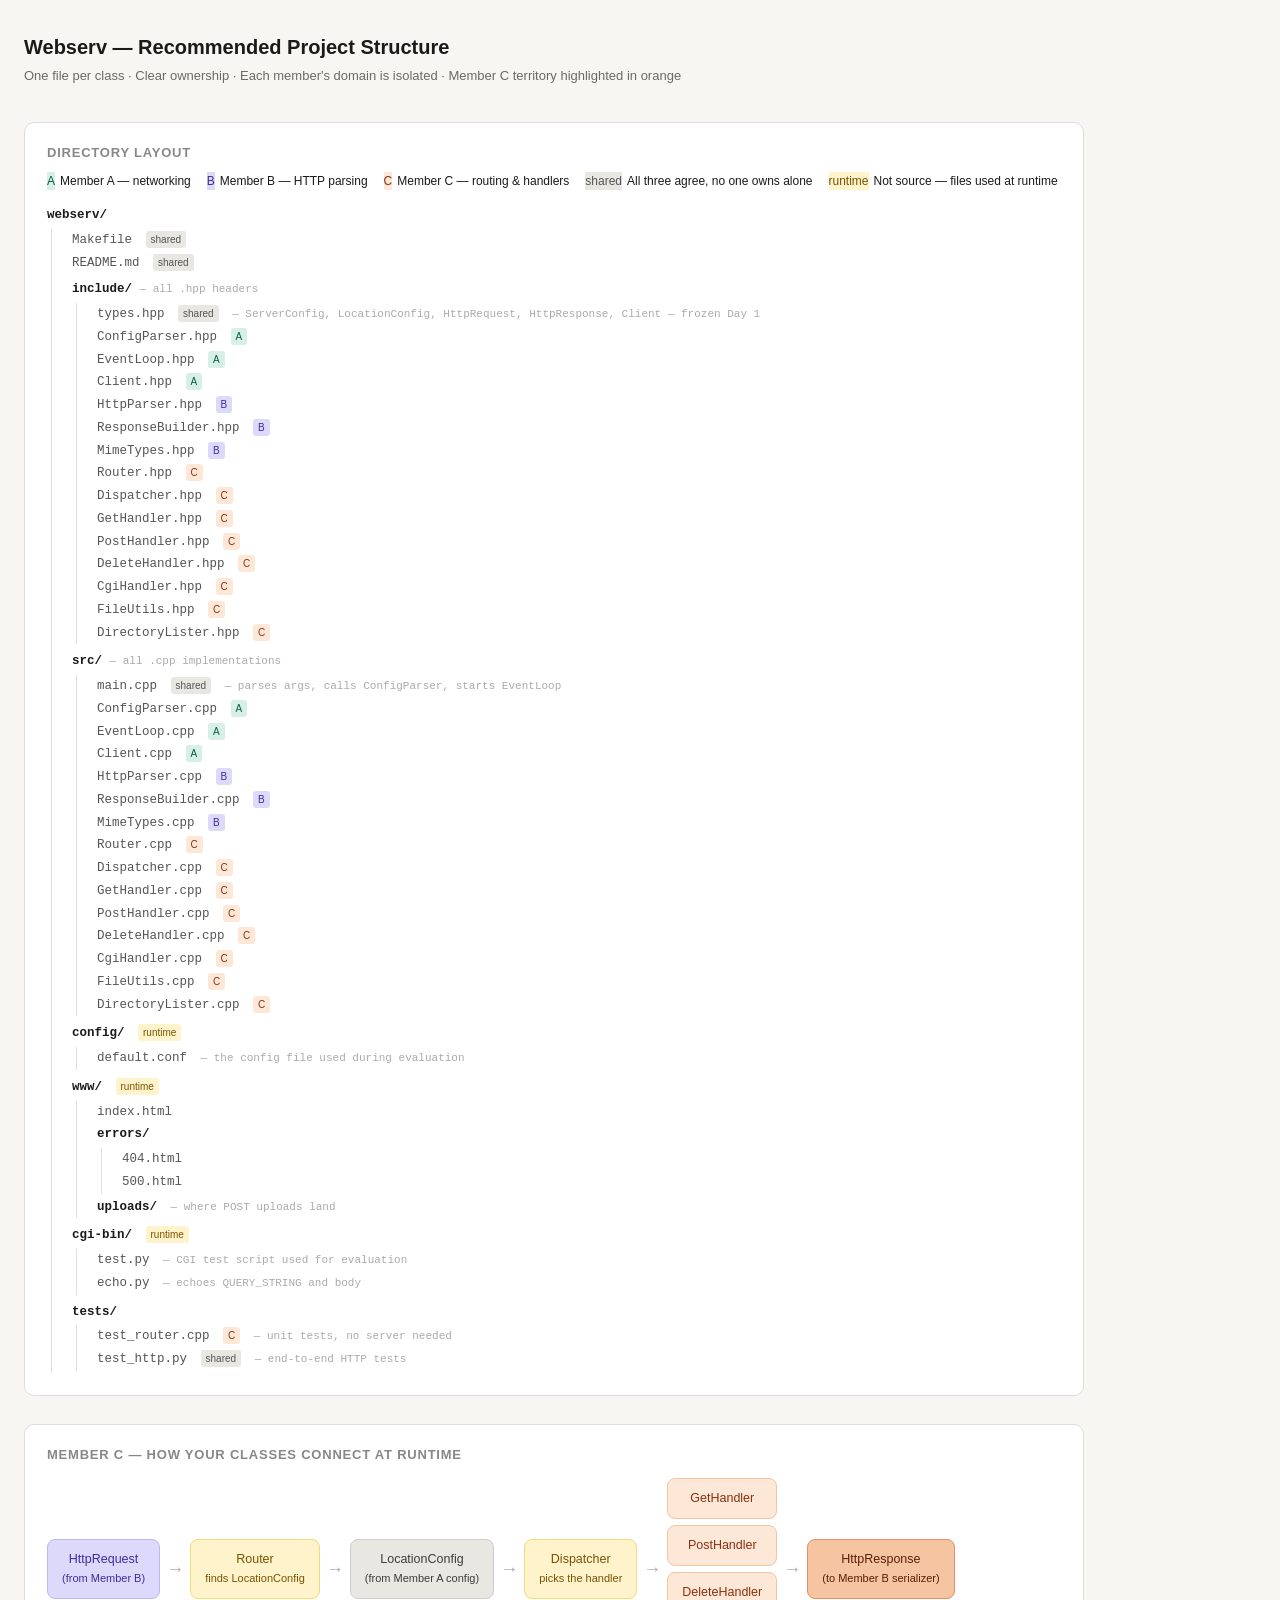
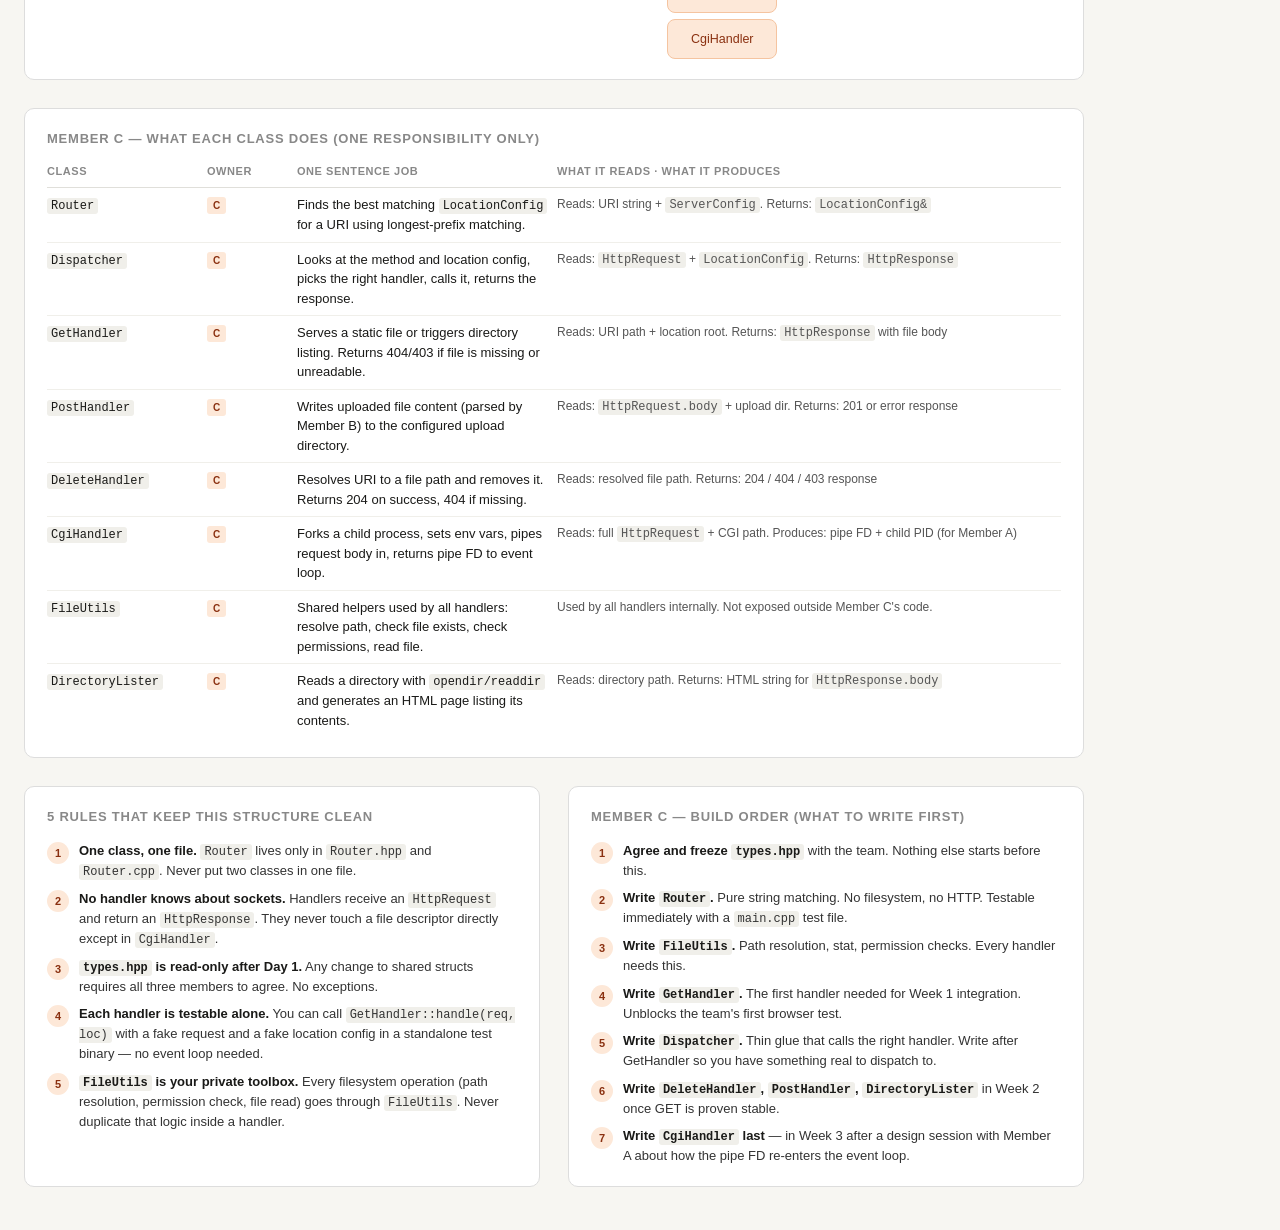
==== Project structure.html @ 27f49fc3 "Add "Project Structure" document for Webserv, defining directory layout, team responsibilities, work" ====
<!DOCTYPE html>
<html lang="en">
<head>
  <meta charset="UTF-8">
  <meta name="viewport" content="width=device-width, initial-scale=1.0">
  <title>Webserv — Project Structure</title>
  <style>
    *, *::before, *::after { box-sizing: border-box; margin: 0; padding: 0; }

    body {
      font-family: -apple-system, BlinkMacSystemFont, "Segoe UI", sans-serif;
      background: #f7f6f2;
      color: #1a1a18;
      padding: 32px 24px 48px;
      font-size: 14px;
      line-height: 1.5;
    }

    h1 { font-size: 20px; font-weight: 600; margin-bottom: 4px; }
    .subtitle { color: #6b6a64; font-size: 13px; margin-bottom: 36px; }

    /* ── GRID LAYOUT ── */
    .grid {
      display: grid;
      grid-template-columns: 1fr 1fr;
      gap: 28px;
      max-width: 1060px;
    }
    .full { grid-column: 1 / -1; }

    /* ── CARD ── */
    .card {
      background: #fff;
      border: 1px solid #ddd;
      border-radius: 10px;
      padding: 20px 22px;
    }
    .card h2 {
      font-size: 13px;
      font-weight: 600;
      text-transform: uppercase;
      letter-spacing: .06em;
      margin-bottom: 14px;
      color: #888;
    }

    /* ── DIRECTORY TREE ── */
    .tree { font-family: "SF Mono", "Fira Mono", monospace; font-size: 12.5px; }
    .tree ul { list-style: none; padding-left: 20px; border-left: 1px solid #e0dfda; margin-left: 4px; }
    .tree > ul { padding-left: 0; border-left: none; margin-left: 0; }
    .tree li { padding: 2px 0; }
    .tree .dir  { color: #1a1a18; font-weight: 600; }
    .tree .file { color: #555; }
    .tree .tag  {
      display: inline-block;
      font-size: 10px;
      font-family: -apple-system, sans-serif;
      font-weight: 500;
      border-radius: 3px;
      padding: 1px 5px;
      margin-left: 6px;
      vertical-align: middle;
    }
    .tag-a  { background: #D6F0E8; color: #0A5C42; }
    .tag-b  { background: #DDD9FA; color: #3A2FA0; }
    .tag-c  { background: #FDE8D8; color: #8A3010; }
    .tag-s  { background: #E8E7E2; color: #555; }
    .tag-r  { background: #FFF3CC; color: #7A5200; }

    /* ── CLASSES TABLE ── */
    table { width: 100%; border-collapse: collapse; font-size: 13px; }
    th {
      text-align: left;
      font-size: 11px;
      font-weight: 600;
      text-transform: uppercase;
      letter-spacing: .05em;
      color: #888;
      padding: 0 8px 8px 0;
      border-bottom: 1px solid #e0dfda;
    }
    td {
      padding: 7px 8px 7px 0;
      border-bottom: 1px solid #f0efea;
      vertical-align: top;
    }
    td:last-child { color: #555; font-size: 12px; }
    tr:last-child td { border-bottom: none; }
    .owner {
      display: inline-block;
      font-size: 10px;
      font-weight: 600;
      border-radius: 3px;
      padding: 1px 6px;
      white-space: nowrap;
    }
    code {
      font-family: "SF Mono", "Fira Mono", monospace;
      font-size: 12px;
      background: #f0efea;
      border-radius: 3px;
      padding: 1px 4px;
    }

    /* ── FLOW DIAGRAM (Member C) ── */
    .flow {
      display: flex;
      align-items: center;
      gap: 0;
      flex-wrap: wrap;
      row-gap: 12px;
    }
    .flow-box {
      border-radius: 8px;
      padding: 10px 14px;
      font-size: 12.5px;
      font-weight: 500;
      text-align: center;
      min-width: 110px;
    }
    .flow-arrow {
      padding: 0 6px;
      color: #aaa;
      font-size: 18px;
      line-height: 1;
    }
    .fb-req    { background: #DDD9FA; color: #3A2FA0; border: 1px solid #BCB7F5; }
    .fb-loc    { background: #E8E7E2; color: #3d3d3a; border: 1px solid #ccc; }
    .fb-router { background: #FFF3CC; color: #7A5200; border: 1px solid #F5D97A; }
    .fb-disp   { background: #FFF3CC; color: #7A5200; border: 1px solid #F5D97A; }
    .fb-get    { background: #FDE8D8; color: #8A3010; border: 1px solid #F5C4A0; }
    .fb-post   { background: #FDE8D8; color: #8A3010; border: 1px solid #F5C4A0; }
    .fb-del    { background: #FDE8D8; color: #8A3010; border: 1px solid #F5C4A0; }
    .fb-cgi    { background: #FDE8D8; color: #8A3010; border: 1px solid #F5C4A0; }
    .fb-res    { background: #F5C4A0; color: #5A1E06; border: 1px solid #E0906A; }

    .handler-group {
      display: flex;
      flex-direction: column;
      gap: 6px;
    }

    /* ── RULES ── */
    .rules { display: flex; flex-direction: column; gap: 8px; }
    .rule {
      display: flex;
      gap: 10px;
      align-items: flex-start;
      font-size: 13px;
    }
    .rule-num {
      min-width: 22px;
      height: 22px;
      border-radius: 50%;
      background: #FDE8D8;
      color: #8A3010;
      font-size: 11px;
      font-weight: 700;
      display: flex;
      align-items: center;
      justify-content: center;
      flex-shrink: 0;
      margin-top: 1px;
    }
    .rule-text { color: #333; }
    .rule-text strong { color: #1a1a18; }

    /* ── LEGEND ── */
    .legend {
      display: flex;
      gap: 16px;
      flex-wrap: wrap;
      margin-top: 8px;
      font-size: 12px;
    }
    .legend-item { display: flex; align-items: center; gap: 5px; }

    @media (prefers-color-scheme: dark) {
      body        { background: #1a1a18; color: #e0ddd5; }
      .card       { background: #242422; border-color: #3a3a38; }
      .card h2    { color: #666; }
      .tree .dir  { color: #e0ddd5; }
      .tree .file { color: #a0a09a; }
      .tree ul    { border-color: #3a3a38; }
      th          { color: #666; border-color: #3a3a38; }
      td          { border-color: #2e2e2c; }
      td:last-child { color: #a0a09a; }
      code        { background: #2e2e2c; color: #c0bfb9; }
      .fb-loc     { background: #2e2e2c; color: #c0bfb9; border-color: #444; }
    }
  </style>
</head>
<body>

<h1>Webserv — Recommended Project Structure</h1>
<p class="subtitle">One file per class · Clear ownership · Each member's domain is isolated · Member C territory highlighted in orange</p>

<div class="grid">

  <!-- ── DIRECTORY TREE ── -->
  <div class="card full">
    <h2>Directory Layout</h2>
    <div class="legend" style="margin-bottom:14px; margin-top:-4px;">
      <div class="legend-item"><span class="tag tag-a">A</span> Member A — networking</div>
      <div class="legend-item"><span class="tag tag-b">B</span> Member B — HTTP parsing</div>
      <div class="legend-item"><span class="tag tag-c">C</span> Member C — routing &amp; handlers</div>
      <div class="legend-item"><span class="tag tag-s">shared</span> All three agree, no one owns alone</div>
      <div class="legend-item"><span class="tag tag-r">runtime</span> Not source — files used at runtime</div>
    </div>
    <div class="tree">
      <ul>
        <li><span class="dir">webserv/</span></li>
        <li><ul>
          <li><span class="file">Makefile</span> <span class="tag tag-s">shared</span></li>
          <li><span class="file">README.md</span> <span class="tag tag-s">shared</span></li>
          <li></li>

          <li><span class="dir">include/</span> <span style="color:#aaa;font-size:11px;">— all .hpp headers</span></li>
          <li><ul>
            <li><span class="file">types.hpp</span> <span class="tag tag-s">shared</span>
              <span style="color:#aaa;font-size:11px;margin-left:6px;">— ServerConfig, LocationConfig, HttpRequest, HttpResponse, Client — frozen Day 1</span></li>
            <li><span class="file">ConfigParser.hpp</span> <span class="tag tag-a">A</span></li>
            <li><span class="file">EventLoop.hpp</span> <span class="tag tag-a">A</span></li>
            <li><span class="file">Client.hpp</span> <span class="tag tag-a">A</span></li>
            <li><span class="file">HttpParser.hpp</span> <span class="tag tag-b">B</span></li>
            <li><span class="file">ResponseBuilder.hpp</span> <span class="tag tag-b">B</span></li>
            <li><span class="file">MimeTypes.hpp</span> <span class="tag tag-b">B</span></li>
            <li><span class="file">Router.hpp</span> <span class="tag tag-c">C</span></li>
            <li><span class="file">Dispatcher.hpp</span> <span class="tag tag-c">C</span></li>
            <li><span class="file">GetHandler.hpp</span> <span class="tag tag-c">C</span></li>
            <li><span class="file">PostHandler.hpp</span> <span class="tag tag-c">C</span></li>
            <li><span class="file">DeleteHandler.hpp</span> <span class="tag tag-c">C</span></li>
            <li><span class="file">CgiHandler.hpp</span> <span class="tag tag-c">C</span></li>
            <li><span class="file">FileUtils.hpp</span> <span class="tag tag-c">C</span></li>
            <li><span class="file">DirectoryLister.hpp</span> <span class="tag tag-c">C</span></li>
          </ul></li>
          <li></li>

          <li><span class="dir">src/</span> <span style="color:#aaa;font-size:11px;">— all .cpp implementations</span></li>
          <li><ul>
            <li><span class="file">main.cpp</span> <span class="tag tag-s">shared</span>
              <span style="color:#aaa;font-size:11px;margin-left:6px;">— parses args, calls ConfigParser, starts EventLoop</span></li>
            <li><span class="file">ConfigParser.cpp</span> <span class="tag tag-a">A</span></li>
            <li><span class="file">EventLoop.cpp</span> <span class="tag tag-a">A</span></li>
            <li><span class="file">Client.cpp</span> <span class="tag tag-a">A</span></li>
            <li><span class="file">HttpParser.cpp</span> <span class="tag tag-b">B</span></li>
            <li><span class="file">ResponseBuilder.cpp</span> <span class="tag tag-b">B</span></li>
            <li><span class="file">MimeTypes.cpp</span> <span class="tag tag-b">B</span></li>
            <li><span class="file">Router.cpp</span> <span class="tag tag-c">C</span></li>
            <li><span class="file">Dispatcher.cpp</span> <span class="tag tag-c">C</span></li>
            <li><span class="file">GetHandler.cpp</span> <span class="tag tag-c">C</span></li>
            <li><span class="file">PostHandler.cpp</span> <span class="tag tag-c">C</span></li>
            <li><span class="file">DeleteHandler.cpp</span> <span class="tag tag-c">C</span></li>
            <li><span class="file">CgiHandler.cpp</span> <span class="tag tag-c">C</span></li>
            <li><span class="file">FileUtils.cpp</span> <span class="tag tag-c">C</span></li>
            <li><span class="file">DirectoryLister.cpp</span> <span class="tag tag-c">C</span></li>
          </ul></li>
          <li></li>

          <li><span class="dir">config/</span> <span class="tag tag-r">runtime</span></li>
          <li><ul>
            <li><span class="file">default.conf</span>
              <span style="color:#aaa;font-size:11px;margin-left:6px;">— the config file used during evaluation</span></li>
          </ul></li>
          <li></li>

          <li><span class="dir">www/</span> <span class="tag tag-r">runtime</span></li>
          <li><ul>
            <li><span class="file">index.html</span></li>
            <li><span class="dir">errors/</span></li>
            <li><ul>
              <li><span class="file">404.html</span></li>
              <li><span class="file">500.html</span></li>
            </ul></li>
            <li><span class="dir">uploads/</span>
              <span style="color:#aaa;font-size:11px;margin-left:6px;">— where POST uploads land</span></li>
          </ul></li>
          <li></li>

          <li><span class="dir">cgi-bin/</span> <span class="tag tag-r">runtime</span></li>
          <li><ul>
            <li><span class="file">test.py</span>
              <span style="color:#aaa;font-size:11px;margin-left:6px;">— CGI test script used for evaluation</span></li>
            <li><span class="file">echo.py</span>
              <span style="color:#aaa;font-size:11px;margin-left:6px;">— echoes QUERY_STRING and body</span></li>
          </ul></li>
          <li></li>

          <li><span class="dir">tests/</span></li>
          <li><ul>
            <li><span class="file">test_router.cpp</span> <span class="tag tag-c">C</span>
              <span style="color:#aaa;font-size:11px;margin-left:6px;">— unit tests, no server needed</span></li>
            <li><span class="file">test_http.py</span> <span class="tag tag-s">shared</span>
              <span style="color:#aaa;font-size:11px;margin-left:6px;">— end-to-end HTTP tests</span></li>
          </ul></li>

        </ul></li>
      </ul>
    </div>
  </div>

  <!-- ── MEMBER C FLOW ── -->
  <div class="card full">
    <h2>Member C — How your classes connect at runtime</h2>
    <div style="display:flex; align-items:center; gap:0; flex-wrap:wrap; row-gap:14px;">

      <div class="flow-box fb-req">HttpRequest<br><span style="font-size:11px;font-weight:400;">(from Member B)</span></div>
      <div class="flow-arrow">→</div>

      <div class="flow-box fb-router">Router<br><span style="font-size:11px;font-weight:400;">finds LocationConfig</span></div>
      <div class="flow-arrow">→</div>

      <div class="flow-box fb-loc">LocationConfig<br><span style="font-size:11px;font-weight:400;">(from Member A config)</span></div>
      <div class="flow-arrow">→</div>

      <div class="flow-box fb-disp">Dispatcher<br><span style="font-size:11px;font-weight:400;">picks the handler</span></div>
      <div class="flow-arrow">→</div>

      <div class="handler-group">
        <div class="flow-box fb-get" style="min-width:90px;">GetHandler</div>
        <div class="flow-box fb-post" style="min-width:90px;">PostHandler</div>
        <div class="flow-box fb-del" style="min-width:90px;">DeleteHandler</div>
        <div class="flow-box fb-cgi" style="min-width:90px;">CgiHandler</div>
      </div>
      <div class="flow-arrow">→</div>

      <div class="flow-box fb-res">HttpResponse<br><span style="font-size:11px;font-weight:400;">(to Member B serializer)</span></div>
    </div>
  </div>

  <!-- ── CLASS RESPONSIBILITIES ── -->
  <div class="card full">
    <h2>Member C — What each class does (one responsibility only)</h2>
    <table>
      <thead>
      <tr>
        <th style="width:160px;">Class</th>
        <th style="width:90px;">Owner</th>
        <th style="width:260px;">One sentence job</th>
        <th>What it reads · What it produces</th>
      </tr>
      </thead>
      <tbody>
      <tr>
        <td><code>Router</code></td>
        <td><span class="owner tag-c">C</span></td>
        <td>Finds the best matching <code>LocationConfig</code> for a URI using longest-prefix matching.</td>
        <td>Reads: URI string + <code>ServerConfig</code>. Returns: <code>LocationConfig&</code></td>
      </tr>
      <tr>
        <td><code>Dispatcher</code></td>
        <td><span class="owner tag-c">C</span></td>
        <td>Looks at the method and location config, picks the right handler, calls it, returns the response.</td>
        <td>Reads: <code>HttpRequest</code> + <code>LocationConfig</code>. Returns: <code>HttpResponse</code></td>
      </tr>
      <tr>
        <td><code>GetHandler</code></td>
        <td><span class="owner tag-c">C</span></td>
        <td>Serves a static file or triggers directory listing. Returns 404/403 if file is missing or unreadable.</td>
        <td>Reads: URI path + location root. Returns: <code>HttpResponse</code> with file body</td>
      </tr>
      <tr>
        <td><code>PostHandler</code></td>
        <td><span class="owner tag-c">C</span></td>
        <td>Writes uploaded file content (parsed by Member B) to the configured upload directory.</td>
        <td>Reads: <code>HttpRequest.body</code> + upload dir. Returns: 201 or error response</td>
      </tr>
      <tr>
        <td><code>DeleteHandler</code></td>
        <td><span class="owner tag-c">C</span></td>
        <td>Resolves URI to a file path and removes it. Returns 204 on success, 404 if missing.</td>
        <td>Reads: resolved file path. Returns: 204 / 404 / 403 response</td>
      </tr>
      <tr>
        <td><code>CgiHandler</code></td>
        <td><span class="owner tag-c">C</span></td>
        <td>Forks a child process, sets env vars, pipes request body in, returns pipe FD to event loop.</td>
        <td>Reads: full <code>HttpRequest</code> + CGI path. Produces: pipe FD + child PID (for Member A)</td>
      </tr>
      <tr>
        <td><code>FileUtils</code></td>
        <td><span class="owner tag-c">C</span></td>
        <td>Shared helpers used by all handlers: resolve path, check file exists, check permissions, read file.</td>
        <td>Used by all handlers internally. Not exposed outside Member C's code.</td>
      </tr>
      <tr>
        <td><code>DirectoryLister</code></td>
        <td><span class="owner tag-c">C</span></td>
        <td>Reads a directory with <code>opendir/readdir</code> and generates an HTML page listing its contents.</td>
        <td>Reads: directory path. Returns: HTML string for <code>HttpResponse.body</code></td>
      </tr>
      </tbody>
    </table>
  </div>

  <!-- ── RULES ── -->
  <div class="card">
    <h2>5 Rules That Keep This Structure Clean</h2>
    <div class="rules">
      <div class="rule">
        <div class="rule-num">1</div>
        <div class="rule-text"><strong>One class, one file.</strong> <code>Router</code> lives only in <code>Router.hpp</code> and <code>Router.cpp</code>. Never put two classes in one file.</div>
      </div>
      <div class="rule">
        <div class="rule-num">2</div>
        <div class="rule-text"><strong>No handler knows about sockets.</strong> Handlers receive an <code>HttpRequest</code> and return an <code>HttpResponse</code>. They never touch a file descriptor directly except in <code>CgiHandler</code>.</div>
      </div>
      <div class="rule">
        <div class="rule-num">3</div>
        <div class="rule-text"><strong><code>types.hpp</code> is read-only after Day 1.</strong> Any change to shared structs requires all three members to agree. No exceptions.</div>
      </div>
      <div class="rule">
        <div class="rule-num">4</div>
        <div class="rule-text"><strong>Each handler is testable alone.</strong> You can call <code>GetHandler::handle(req, loc)</code> with a fake request and a fake location config in a standalone test binary — no event loop needed.</div>
      </div>
      <div class="rule">
        <div class="rule-num">5</div>
        <div class="rule-text"><strong><code>FileUtils</code> is your private toolbox.</strong> Every filesystem operation (path resolution, permission check, file read) goes through <code>FileUtils</code>. Never duplicate that logic inside a handler.</div>
      </div>
    </div>
  </div>

  <!-- ── BUILD ORDER ── -->
  <div class="card">
    <h2>Member C — Build Order (what to write first)</h2>
    <div class="rules">
      <div class="rule">
        <div class="rule-num">1</div>
        <div class="rule-text"><strong>Agree and freeze <code>types.hpp</code></strong> with the team. Nothing else starts before this.</div>
      </div>
      <div class="rule">
        <div class="rule-num">2</div>
        <div class="rule-text"><strong>Write <code>Router</code>.</strong> Pure string matching. No filesystem, no HTTP. Testable immediately with a <code>main.cpp</code> test file.</div>
      </div>
      <div class="rule">
        <div class="rule-num">3</div>
        <div class="rule-text"><strong>Write <code>FileUtils</code>.</strong> Path resolution, stat, permission checks. Every handler needs this.</div>
      </div>
      <div class="rule">
        <div class="rule-num">4</div>
        <div class="rule-text"><strong>Write <code>GetHandler</code>.</strong> The first handler needed for Week 1 integration. Unblocks the team's first browser test.</div>
      </div>
      <div class="rule">
        <div class="rule-num">5</div>
        <div class="rule-text"><strong>Write <code>Dispatcher</code>.</strong> Thin glue that calls the right handler. Write after GetHandler so you have something real to dispatch to.</div>
      </div>
      <div class="rule">
        <div class="rule-num">6</div>
        <div class="rule-text"><strong>Write <code>DeleteHandler</code>, <code>PostHandler</code>, <code>DirectoryLister</code></strong> in Week 2 once GET is proven stable.</div>
      </div>
      <div class="rule">
        <div class="rule-num">7</div>
        <div class="rule-text"><strong>Write <code>CgiHandler</code> last</strong> — in Week 3 after a design session with Member A about how the pipe FD re-enters the event loop.</div>
      </div>
    </div>
  </div>

</div>
</body>
</html>
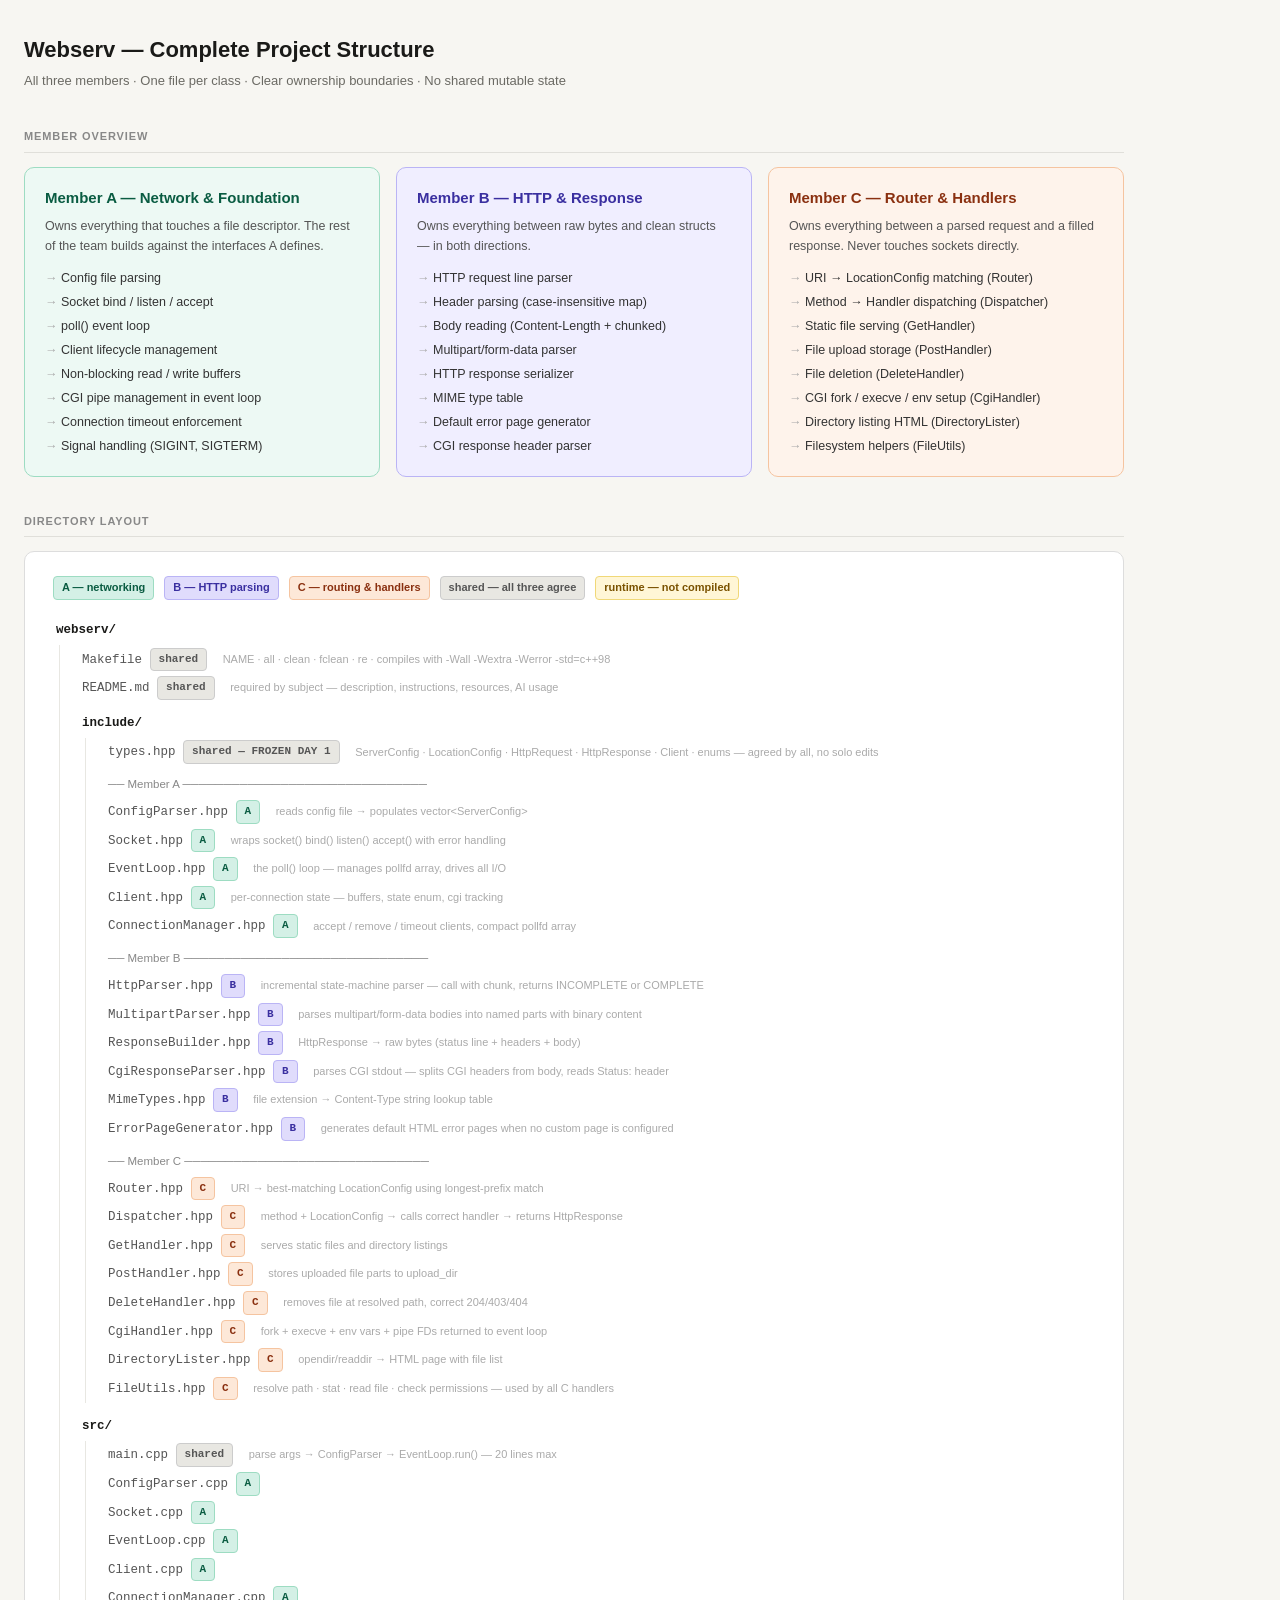
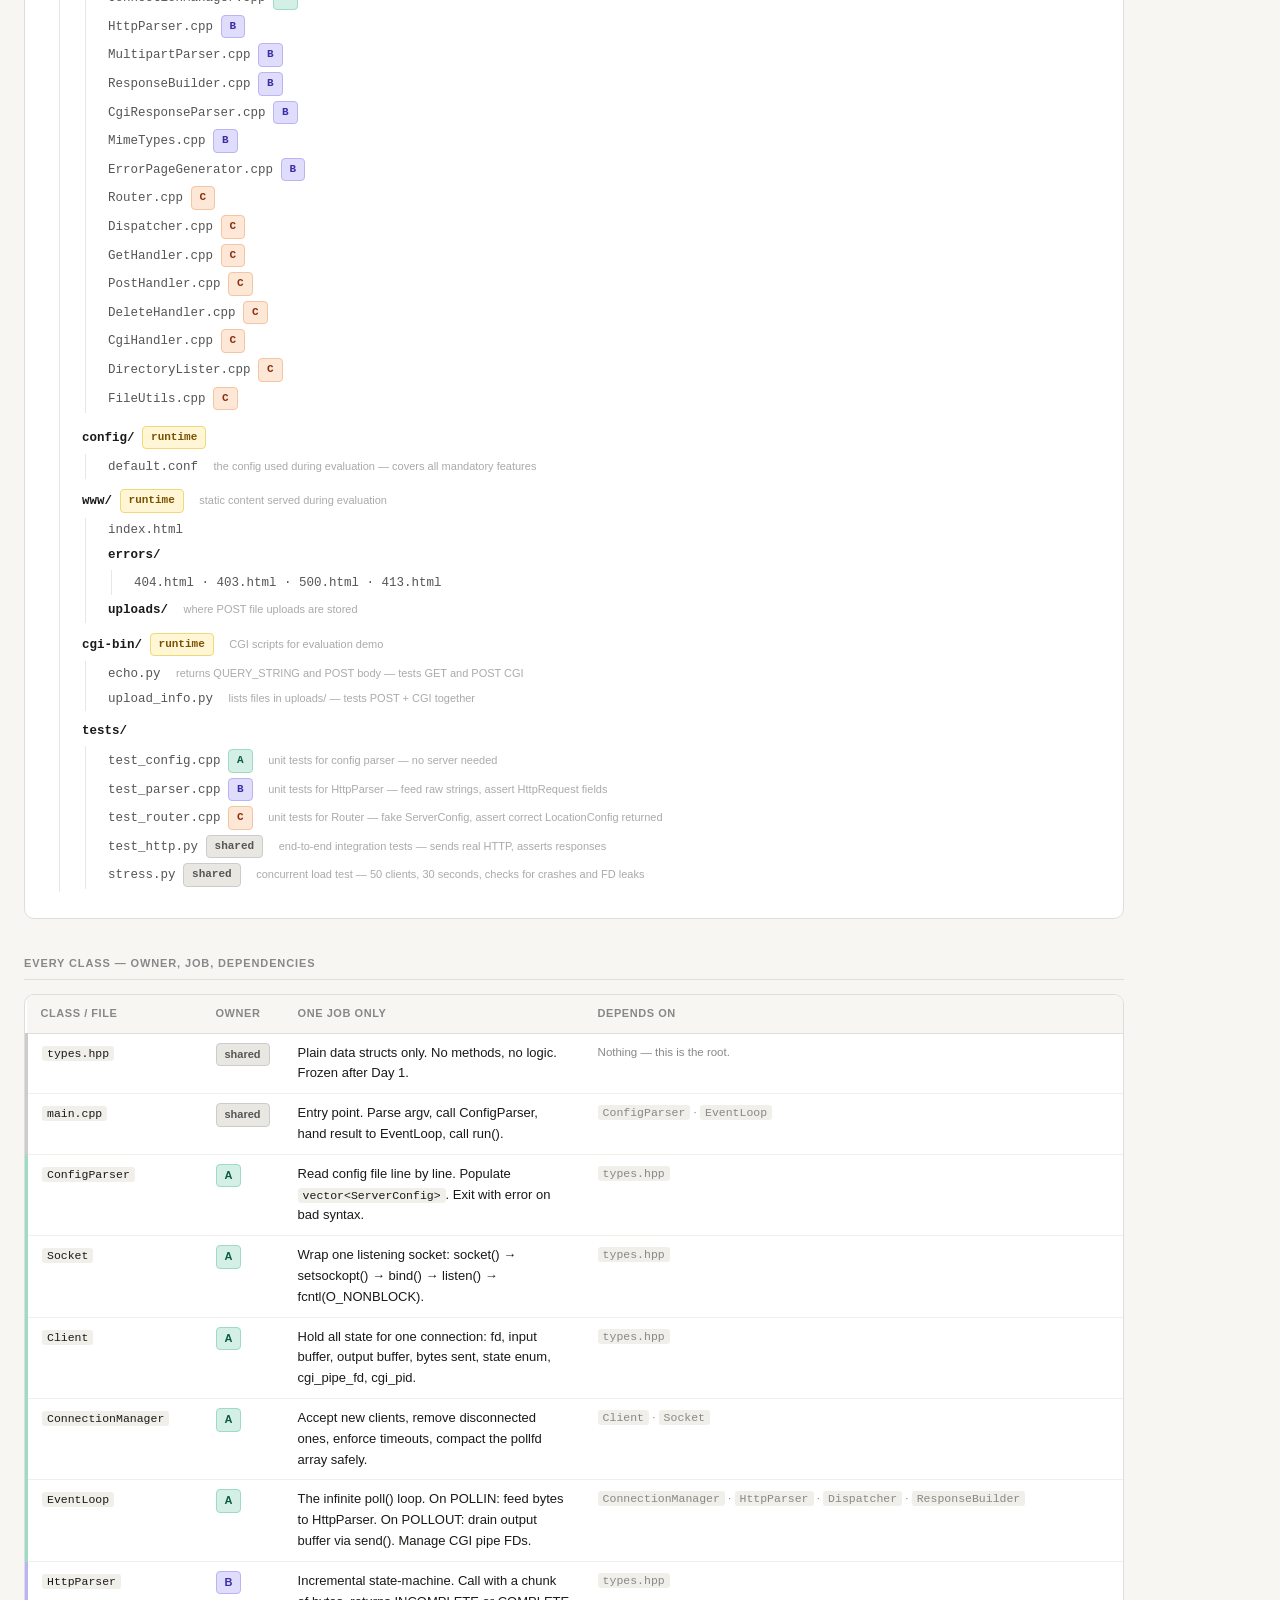
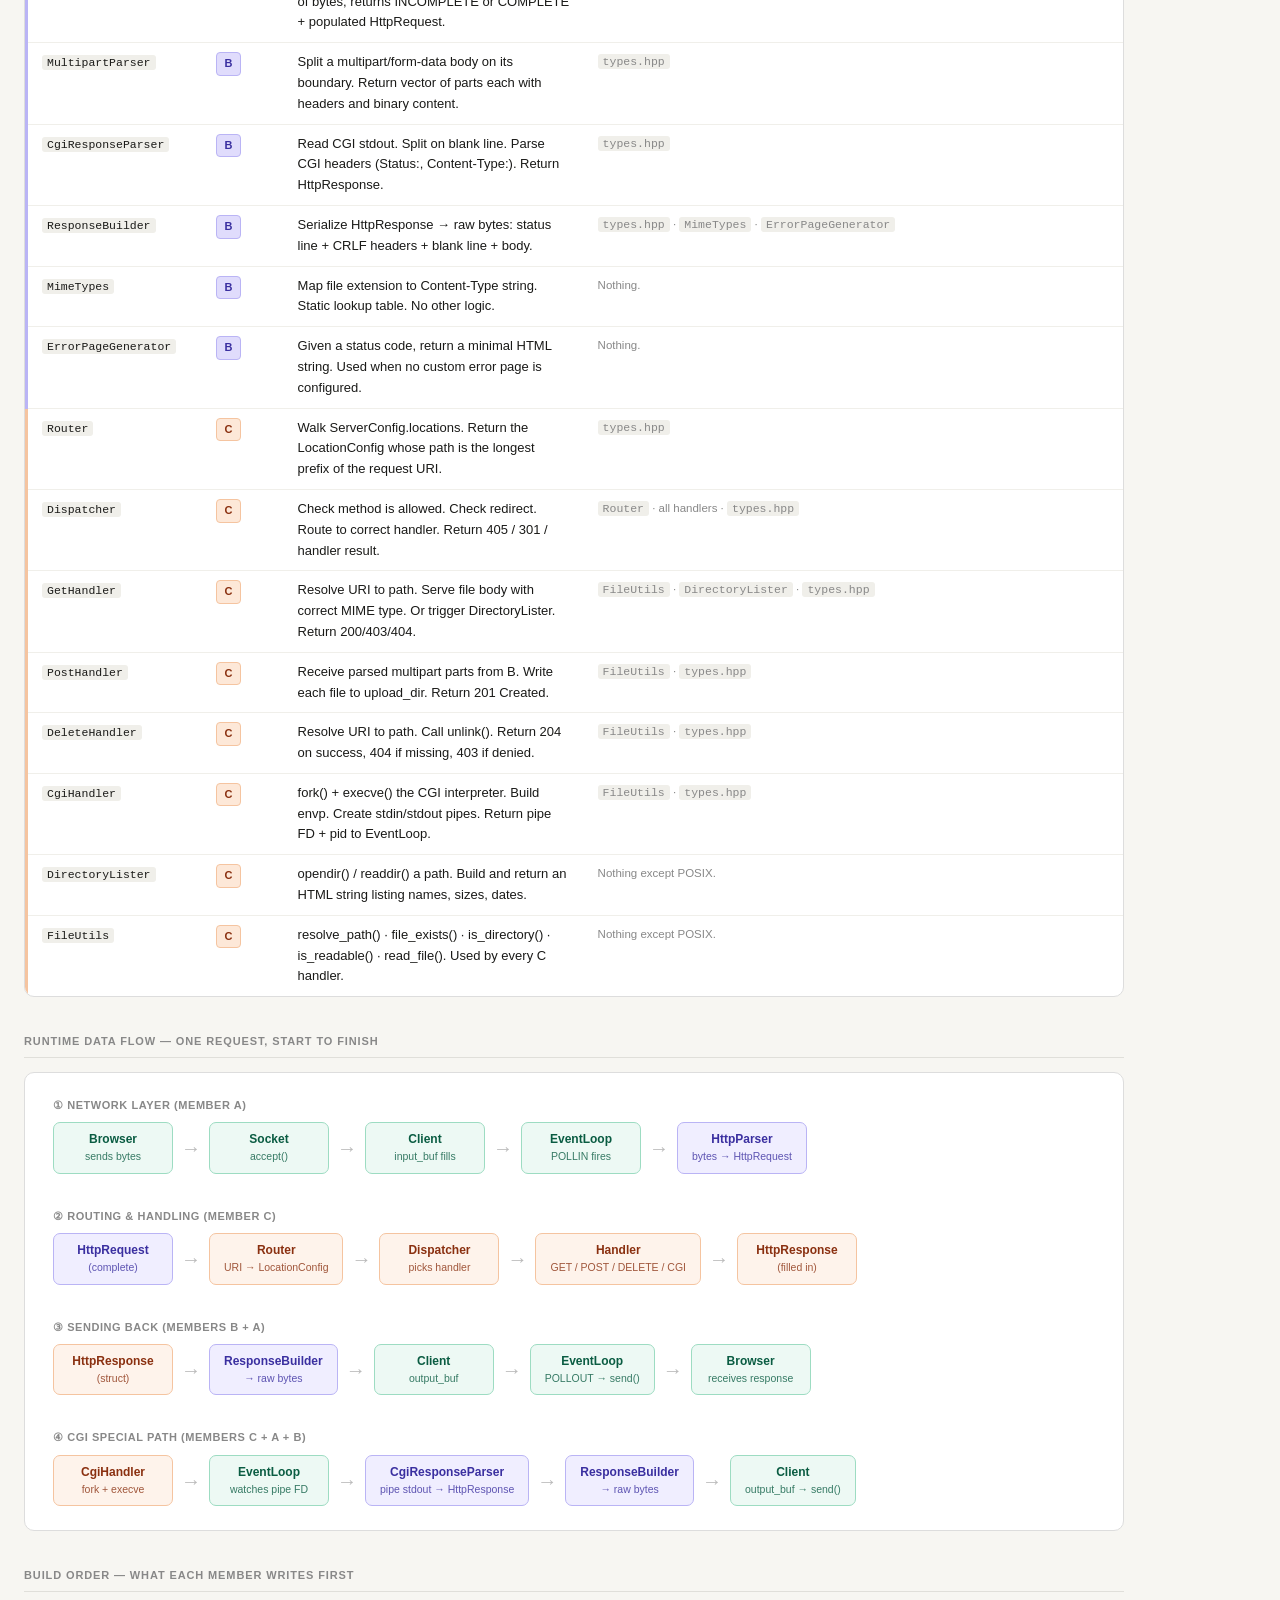
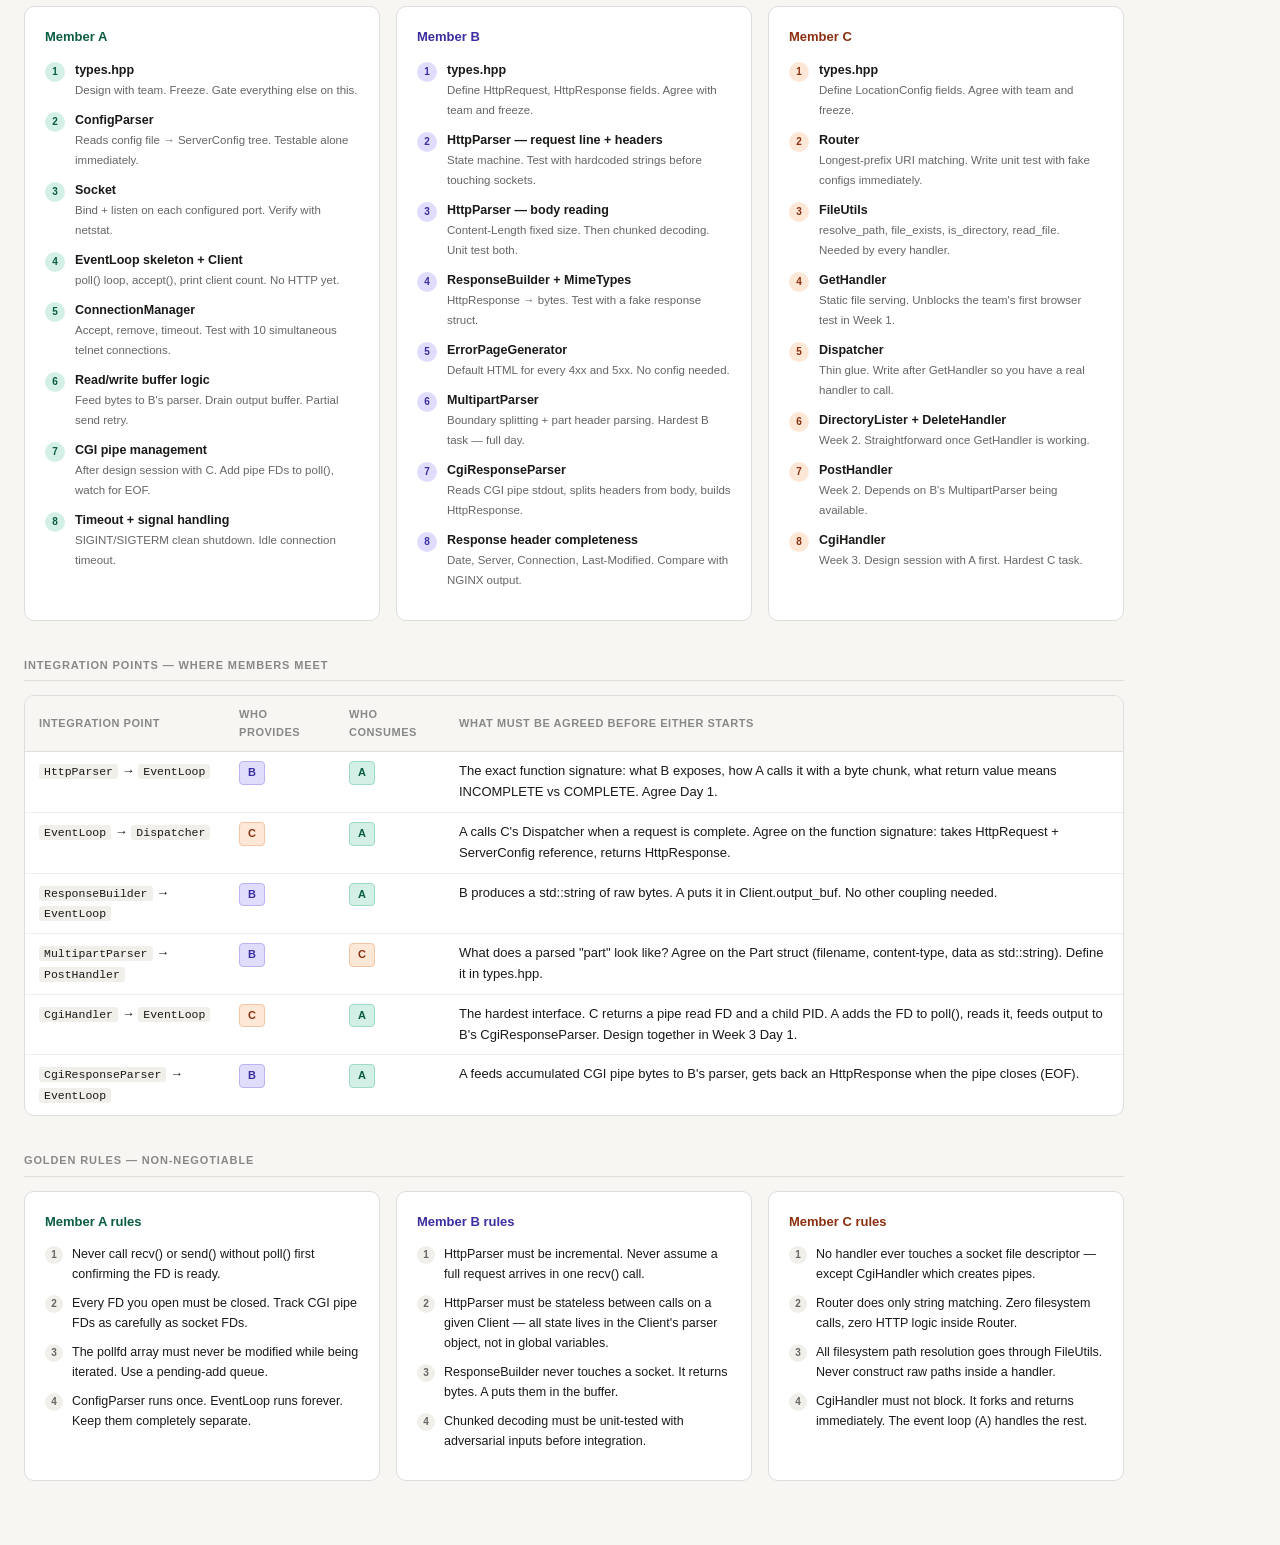
==== commit ae9221db: "Refine "Project Structure" document: updated layout, included member responsibilities, and enhanced " ====
--- a/Project structure.html
+++ b/Project structure.html
@@ -3,7 +3,7 @@
 <head>
   <meta charset="UTF-8">
   <meta name="viewport" content="width=device-width, initial-scale=1.0">
-  <title>Webserv — Project Structure</title>
+  <title>Webserv — Full Project Structure</title>
   <style>
     *, *::before, *::after { box-sizing: border-box; margin: 0; padding: 0; }
 
@@ -11,450 +11,737 @@
       font-family: -apple-system, BlinkMacSystemFont, "Segoe UI", sans-serif;
       background: #f7f6f2;
       color: #1a1a18;
-      padding: 32px 24px 48px;
+      padding: 32px 24px 64px;
       font-size: 14px;
-      line-height: 1.5;
-    }
-
-    h1 { font-size: 20px; font-weight: 600; margin-bottom: 4px; }
-    .subtitle { color: #6b6a64; font-size: 13px; margin-bottom: 36px; }
-
-    /* ── GRID LAYOUT ── */
-    .grid {
-      display: grid;
-      grid-template-columns: 1fr 1fr;
-      gap: 28px;
-      max-width: 1060px;
-    }
-    .full { grid-column: 1 / -1; }
-
-    /* ── CARD ── */
-    .card {
-      background: #fff;
-      border: 1px solid #ddd;
-      border-radius: 10px;
-      padding: 20px 22px;
-    }
-    .card h2 {
-      font-size: 13px;
-      font-weight: 600;
-      text-transform: uppercase;
-      letter-spacing: .06em;
-      margin-bottom: 14px;
-      color: #888;
-    }
-
-    /* ── DIRECTORY TREE ── */
-    .tree { font-family: "SF Mono", "Fira Mono", monospace; font-size: 12.5px; }
-    .tree ul { list-style: none; padding-left: 20px; border-left: 1px solid #e0dfda; margin-left: 4px; }
-    .tree > ul { padding-left: 0; border-left: none; margin-left: 0; }
-    .tree li { padding: 2px 0; }
-    .tree .dir  { color: #1a1a18; font-weight: 600; }
-    .tree .file { color: #555; }
-    .tree .tag  {
-      display: inline-block;
-      font-size: 10px;
-      font-family: -apple-system, sans-serif;
-      font-weight: 500;
-      border-radius: 3px;
-      padding: 1px 5px;
-      margin-left: 6px;
-      vertical-align: middle;
-    }
-    .tag-a  { background: #D6F0E8; color: #0A5C42; }
-    .tag-b  { background: #DDD9FA; color: #3A2FA0; }
-    .tag-c  { background: #FDE8D8; color: #8A3010; }
-    .tag-s  { background: #E8E7E2; color: #555; }
-    .tag-r  { background: #FFF3CC; color: #7A5200; }
-
-    /* ── CLASSES TABLE ── */
-    table { width: 100%; border-collapse: collapse; font-size: 13px; }
-    th {
-      text-align: left;
-      font-size: 11px;
-      font-weight: 600;
-      text-transform: uppercase;
-      letter-spacing: .05em;
-      color: #888;
-      padding: 0 8px 8px 0;
-      border-bottom: 1px solid #e0dfda;
-    }
-    td {
-      padding: 7px 8px 7px 0;
-      border-bottom: 1px solid #f0efea;
-      vertical-align: top;
-    }
-    td:last-child { color: #555; font-size: 12px; }
-    tr:last-child td { border-bottom: none; }
-    .owner {
-      display: inline-block;
-      font-size: 10px;
-      font-weight: 600;
-      border-radius: 3px;
-      padding: 1px 6px;
-      white-space: nowrap;
-    }
-    code {
-      font-family: "SF Mono", "Fira Mono", monospace;
-      font-size: 12px;
-      background: #f0efea;
-      border-radius: 3px;
-      padding: 1px 4px;
-    }
-
-    /* ── FLOW DIAGRAM (Member C) ── */
-    .flow {
-      display: flex;
-      align-items: center;
-      gap: 0;
-      flex-wrap: wrap;
-      row-gap: 12px;
-    }
-    .flow-box {
-      border-radius: 8px;
-      padding: 10px 14px;
-      font-size: 12.5px;
-      font-weight: 500;
-      text-align: center;
-      min-width: 110px;
-    }
-    .flow-arrow {
-      padding: 0 6px;
-      color: #aaa;
-      font-size: 18px;
-      line-height: 1;
-    }
-    .fb-req    { background: #DDD9FA; color: #3A2FA0; border: 1px solid #BCB7F5; }
-    .fb-loc    { background: #E8E7E2; color: #3d3d3a; border: 1px solid #ccc; }
-    .fb-router { background: #FFF3CC; color: #7A5200; border: 1px solid #F5D97A; }
-    .fb-disp   { background: #FFF3CC; color: #7A5200; border: 1px solid #F5D97A; }
-    .fb-get    { background: #FDE8D8; color: #8A3010; border: 1px solid #F5C4A0; }
-    .fb-post   { background: #FDE8D8; color: #8A3010; border: 1px solid #F5C4A0; }
-    .fb-del    { background: #FDE8D8; color: #8A3010; border: 1px solid #F5C4A0; }
-    .fb-cgi    { background: #FDE8D8; color: #8A3010; border: 1px solid #F5C4A0; }
-    .fb-res    { background: #F5C4A0; color: #5A1E06; border: 1px solid #E0906A; }
-
-    .handler-group {
-      display: flex;
-      flex-direction: column;
-      gap: 6px;
-    }
-
-    /* ── RULES ── */
-    .rules { display: flex; flex-direction: column; gap: 8px; }
-    .rule {
-      display: flex;
-      gap: 10px;
-      align-items: flex-start;
-      font-size: 13px;
-    }
-    .rule-num {
-      min-width: 22px;
-      height: 22px;
-      border-radius: 50%;
-      background: #FDE8D8;
-      color: #8A3010;
+      line-height: 1.6;
+    }
+
+    h1 { font-size: 22px; font-weight: 700; margin-bottom: 4px; }
+    .subtitle { color: #6b6a64; font-size: 13px; margin-bottom: 32px; }
+
+    /* ── SECTION TITLES ── */
+    .section-title {
       font-size: 11px;
       font-weight: 700;
-      display: flex;
+      text-transform: uppercase;
+      letter-spacing: .08em;
+      color: #888;
+      margin: 36px 0 14px;
+      padding-bottom: 6px;
+      border-bottom: 1px solid #e0dfda;
+      max-width: 1100px;
+    }
+
+    /* ── MEMBER BADGE ── */
+    .badge {
+      display: inline-flex;
       align-items: center;
-      justify-content: center;
-      flex-shrink: 0;
-      margin-top: 1px;
-    }
-    .rule-text { color: #333; }
-    .rule-text strong { color: #1a1a18; }
-
-    /* ── LEGEND ── */
-    .legend {
-      display: flex;
+      gap: 5px;
+      font-size: 11px;
+      font-weight: 700;
+      border-radius: 4px;
+      padding: 2px 8px;
+      white-space: nowrap;
+      vertical-align: middle;
+    }
+    .ba { background:#D4F0E6; color:#0A5C42; border:1px solid #9DDCC2; }
+    .bb { background:#E0DCFC; color:#3A2FA0; border:1px solid #BAB4F5; }
+    .bc { background:#FDE8D8; color:#8A3010; border:1px solid #F5C4A0; }
+    .bs { background:#E8E7E2; color:#555;    border:1px solid #CCC; }
+    .br { background:#FFF6D6; color:#7A5200; border:1px solid #F0D878; }
+
+    /* ── MEMBER HEADER CARDS ── */
+    .member-cards {
+      display: grid;
+      grid-template-columns: repeat(3, 1fr);
       gap: 16px;
-      flex-wrap: wrap;
-      margin-top: 8px;
-      font-size: 12px;
-    }
-    .legend-item { display: flex; align-items: center; gap: 5px; }
-
+      max-width: 1100px;
+    }
+    .member-card {
+      border-radius: 10px;
+      padding: 18px 20px;
+      border: 1.5px solid;
+    }
+    .member-card.A { background:#EDF9F4; border-color:#9DDCC2; }
+    .member-card.B { background:#F0EEFF; border-color:#BAB4F5; }
+    .member-card.C { background:#FEF3EB; border-color:#F5C4A0; }
+    .member-card h2 { font-size:15px; font-weight:700; margin-bottom:6px; }
+    .member-card.A h2 { color:#0A5C42; }
+    .member-card.B h2 { color:#3A2FA0; }
+    .member-card.C h2 { color:#8A3010; }
+    .member-card p  { font-size:12.5px; color:#555; margin-bottom:10px; }
+    .member-card ul { list-style:none; font-size:12.5px; }
+    .member-card li { padding: 2px 0; color:#333; }
+    .member-card li::before { content:"→ "; color:#aaa; }
+
+    /* ── DIRECTORY TREE ── */
+    .tree-wrap { max-width: 1100px; background:#fff; border:1px solid #ddd; border-radius:10px; padding:24px 28px; }
+    .tree { font-family: "SF Mono","Fira Mono",monospace; font-size:12.5px; }
+    .tree ul { list-style:none; padding-left:22px; border-left:1.5px solid #e8e7e2; margin-left:3px; }
+    .tree > ul { padding-left:0; border-left:none; }
+    .tree li { padding: 2.5px 0; }
+    .tree .dir  { font-weight:700; color:#1a1a18; }
+    .tree .file { color:#555; }
+    .tree .note { font-size:11px; color:#aaa; margin-left:8px; font-family: -apple-system, sans-serif; }
+
+    /* ── CLASSES TABLE ── */
+    .table-wrap { max-width:1100px; background:#fff; border:1px solid #ddd; border-radius:10px; overflow:hidden; }
+    table { width:100%; border-collapse:collapse; font-size:13px; }
+    thead tr { background:#f7f6f2; }
+    th {
+      text-align:left; font-size:11px; font-weight:700;
+      text-transform:uppercase; letter-spacing:.05em;
+      color:#888; padding:10px 14px;
+      border-bottom:1.5px solid #e0dfda;
+    }
+    td { padding:9px 14px; border-bottom:1px solid #f0efea; vertical-align:top; }
+    tr:last-child td { border-bottom:none; }
+    td code {
+      font-family:"SF Mono","Fira Mono",monospace;
+      font-size:11.5px; background:#f0efea;
+      border-radius:3px; padding:1px 5px;
+    }
+    .row-a { border-left: 3px solid #9DDCC2; }
+    .row-b { border-left: 3px solid #BAB4F5; }
+    .row-c { border-left: 3px solid #F5C4A0; }
+    .row-s { border-left: 3px solid #CCC; }
+    .dep { font-size:11.5px; color:#888; }
+
+    /* ── FLOW DIAGRAM ── */
+    .flow-wrap { max-width:1100px; background:#fff; border:1px solid #ddd; border-radius:10px; padding:24px 28px; }
+    .flow-row { display:flex; align-items:center; gap:0; flex-wrap:wrap; row-gap:12px; margin-bottom: 16px; }
+    .flow-row:last-child { margin-bottom:0; }
+    .fbox {
+      border-radius:7px; padding:9px 14px;
+      font-size:12px; font-weight:600;
+      text-align:center; min-width:120px;
+      line-height:1.3;
+    }
+    .fbox small { display:block; font-weight:400; font-size:10.5px; margin-top:2px; opacity:.8; }
+    .farr { padding:0 8px; color:#bbb; font-size:20px; line-height:1; flex-shrink:0; }
+    .fa { background:#EDF9F4; color:#0A5C42; border:1px solid #9DDCC2; }
+    .fb { background:#F0EEFF; color:#3A2FA0; border:1px solid #BAB4F5; }
+    .fc { background:#FEF3EB; color:#8A3010; border:1px solid #F5C4A0; }
+    .fs { background:#E8E7E2; color:#3d3d3a; border:1px solid #CCC; }
+    .flow-label { font-size:11px; color:#888; font-weight:600; text-transform:uppercase; letter-spacing:.05em; margin-bottom:8px; }
+
+    /* ── BUILD ORDER ── */
+    .build-wrap { max-width:1100px; display:grid; grid-template-columns: repeat(3,1fr); gap:16px; }
+    .build-card { background:#fff; border:1px solid #ddd; border-radius:10px; padding:20px; }
+    .build-card h3 { font-size:13px; font-weight:700; margin-bottom:12px; }
+    .build-card.A h3 { color:#0A5C42; }
+    .build-card.B h3 { color:#3A2FA0; }
+    .build-card.C h3 { color:#8A3010; }
+    .step { display:flex; gap:10px; margin-bottom:10px; align-items:flex-start; font-size:12.5px; }
+    .step-n {
+      min-width:20px; height:20px; border-radius:50%;
+      font-size:10px; font-weight:700;
+      display:flex; align-items:center; justify-content:center; flex-shrink:0; margin-top:2px;
+    }
+    .A .step-n { background:#D4F0E6; color:#0A5C42; }
+    .B .step-n { background:#E0DCFC; color:#3A2FA0; }
+    .C .step-n { background:#FDE8D8; color:#8A3010; }
+    .step-body strong { display:block; color:#1a1a18; }
+    .step-body span   { color:#666; font-size:11.5px; }
+
+    /* ── INTERFACE TABLE ── */
+    .iface-wrap { max-width:1100px; background:#fff; border:1px solid #ddd; border-radius:10px; overflow:hidden; }
+
+    /* ── RULES ── */
+    .rules-wrap { max-width:1100px; display:grid; grid-template-columns: repeat(3,1fr); gap:16px; }
+    .rules-card { background:#fff; border:1px solid #ddd; border-radius:10px; padding:20px; }
+    .rule { display:flex; gap:9px; margin-bottom:9px; font-size:12.5px; align-items:flex-start; }
+    .rule-n {
+      min-width:18px; height:18px; border-radius:50%; background:#f0efea; color:#666;
+      font-size:10px; font-weight:700; display:flex; align-items:center; justify-content:center;
+      flex-shrink:0; margin-top:2px;
+    }
+
+    @media (max-width: 800px) {
+      .member-cards, .build-wrap, .rules-wrap { grid-template-columns: 1fr; }
+    }
     @media (prefers-color-scheme: dark) {
-      body        { background: #1a1a18; color: #e0ddd5; }
-      .card       { background: #242422; border-color: #3a3a38; }
-      .card h2    { color: #666; }
-      .tree .dir  { color: #e0ddd5; }
-      .tree .file { color: #a0a09a; }
-      .tree ul    { border-color: #3a3a38; }
-      th          { color: #666; border-color: #3a3a38; }
-      td          { border-color: #2e2e2c; }
-      td:last-child { color: #a0a09a; }
-      code        { background: #2e2e2c; color: #c0bfb9; }
-      .fb-loc     { background: #2e2e2c; color: #c0bfb9; border-color: #444; }
+      body { background:#1a1a18; color:#e0ddd5; }
+      .member-card.A { background:#0d2e22; border-color:#1D6E50; }
+      .member-card.B { background:#17144a; border-color:#4A44B0; }
+      .member-card.C { background:#2e1508; border-color:#9A4520; }
+      .member-card p  { color:#a0a09a; }
+      .member-card li { color:#c0bfb9; }
+      .tree-wrap, .table-wrap, .flow-wrap, .build-card, .rules-card, .iface-wrap { background:#242422; border-color:#3a3a38; }
+      .tree .dir  { color:#e0ddd5; }
+      .tree .file { color:#a0a09a; }
+      .tree ul    { border-color:#3a3a38; }
+      thead tr    { background:#2e2e2c; }
+      td          { border-color:#2e2e2c; }
+      th          { border-color:#3a3a38; color:#666; }
+      td code     { background:#2e2e2c; color:#c0bfb9; }
+      .step-body strong { color:#e0ddd5; }
+      .step-body span   { color:#888; }
+      .rule-n     { background:#2e2e2c; }
+      .section-title { border-color:#3a3a38; }
     }
   </style>
 </head>
 <body>
 
-<h1>Webserv — Recommended Project Structure</h1>
-<p class="subtitle">One file per class · Clear ownership · Each member's domain is isolated · Member C territory highlighted in orange</p>
-
-<div class="grid">
-
-  <!-- ── DIRECTORY TREE ── -->
-  <div class="card full">
-    <h2>Directory Layout</h2>
-    <div class="legend" style="margin-bottom:14px; margin-top:-4px;">
-      <div class="legend-item"><span class="tag tag-a">A</span> Member A — networking</div>
-      <div class="legend-item"><span class="tag tag-b">B</span> Member B — HTTP parsing</div>
-      <div class="legend-item"><span class="tag tag-c">C</span> Member C — routing &amp; handlers</div>
-      <div class="legend-item"><span class="tag tag-s">shared</span> All three agree, no one owns alone</div>
-      <div class="legend-item"><span class="tag tag-r">runtime</span> Not source — files used at runtime</div>
-    </div>
-    <div class="tree">
-      <ul>
-        <li><span class="dir">webserv/</span></li>
+<h1>Webserv — Complete Project Structure</h1>
+<p class="subtitle">All three members · One file per class · Clear ownership boundaries · No shared mutable state</p>
+
+<!-- ══════════════════════════════════════════════════
+     MEMBER OVERVIEW
+══════════════════════════════════════════════════ -->
+<div class="section-title">Member Overview</div>
+<div class="member-cards">
+
+  <div class="member-card A">
+    <h2>Member A — Network &amp; Foundation</h2>
+    <p>Owns everything that touches a file descriptor. The rest of the team builds against the interfaces A defines.</p>
+    <ul>
+      <li>Config file parsing</li>
+      <li>Socket bind / listen / accept</li>
+      <li>poll() event loop</li>
+      <li>Client lifecycle management</li>
+      <li>Non-blocking read / write buffers</li>
+      <li>CGI pipe management in event loop</li>
+      <li>Connection timeout enforcement</li>
+      <li>Signal handling (SIGINT, SIGTERM)</li>
+    </ul>
+  </div>
+
+  <div class="member-card B">
+    <h2>Member B — HTTP &amp; Response</h2>
+    <p>Owns everything between raw bytes and clean structs — in both directions.</p>
+    <ul>
+      <li>HTTP request line parser</li>
+      <li>Header parsing (case-insensitive map)</li>
+      <li>Body reading (Content-Length + chunked)</li>
+      <li>Multipart/form-data parser</li>
+      <li>HTTP response serializer</li>
+      <li>MIME type table</li>
+      <li>Default error page generator</li>
+      <li>CGI response header parser</li>
+    </ul>
+  </div>
+
+  <div class="member-card C">
+    <h2>Member C — Router &amp; Handlers</h2>
+    <p>Owns everything between a parsed request and a filled response. Never touches sockets directly.</p>
+    <ul>
+      <li>URI → LocationConfig matching (Router)</li>
+      <li>Method → Handler dispatching (Dispatcher)</li>
+      <li>Static file serving (GetHandler)</li>
+      <li>File upload storage (PostHandler)</li>
+      <li>File deletion (DeleteHandler)</li>
+      <li>CGI fork / execve / env setup (CgiHandler)</li>
+      <li>Directory listing HTML (DirectoryLister)</li>
+      <li>Filesystem helpers (FileUtils)</li>
+    </ul>
+  </div>
+
+</div>
+
+<!-- ══════════════════════════════════════════════════
+     DIRECTORY TREE
+══════════════════════════════════════════════════ -->
+<div class="section-title">Directory Layout</div>
+<div class="tree-wrap">
+  <div style="display:flex;gap:10px;flex-wrap:wrap;margin-bottom:18px;">
+    <span class="badge ba">A — networking</span>
+    <span class="badge bb">B — HTTP parsing</span>
+    <span class="badge bc">C — routing &amp; handlers</span>
+    <span class="badge bs">shared — all three agree</span>
+    <span class="badge br">runtime — not compiled</span>
+  </div>
+  <div class="tree">
+    <ul>
+      <li><span class="dir">webserv/</span></li>
+      <li><ul>
+
+        <li><span class="file">Makefile</span> <span class="badge bs">shared</span>
+          <span class="note">NAME · all · clean · fclean · re · compiles with -Wall -Wextra -Werror -std=c++98</span></li>
+        <li><span class="file">README.md</span> <span class="badge bs">shared</span>
+          <span class="note">required by subject — description, instructions, resources, AI usage</span></li>
+        <li style="height:8px;"></li>
+
+        <!-- INCLUDE -->
+        <li><span class="dir">include/</span></li>
         <li><ul>
-          <li><span class="file">Makefile</span> <span class="tag tag-s">shared</span></li>
-          <li><span class="file">README.md</span> <span class="tag tag-s">shared</span></li>
-          <li></li>
-
-          <li><span class="dir">include/</span> <span style="color:#aaa;font-size:11px;">— all .hpp headers</span></li>
+
+          <li><span class="file">types.hpp</span> <span class="badge bs">shared — FROZEN DAY 1</span>
+            <span class="note">ServerConfig · LocationConfig · HttpRequest · HttpResponse · Client · enums — agreed by all, no solo edits</span></li>
+
+          <li style="height:6px;"></li>
+          <li><span class="note" style="margin-left:0;font-size:11.5px;color:#888;">── Member A ──────────────────────────────</span></li>
+          <li><span class="file">ConfigParser.hpp</span> <span class="badge ba">A</span>
+            <span class="note">reads config file → populates vector&lt;ServerConfig&gt;</span></li>
+          <li><span class="file">Socket.hpp</span> <span class="badge ba">A</span>
+            <span class="note">wraps socket() bind() listen() accept() with error handling</span></li>
+          <li><span class="file">EventLoop.hpp</span> <span class="badge ba">A</span>
+            <span class="note">the poll() loop — manages pollfd array, drives all I/O</span></li>
+          <li><span class="file">Client.hpp</span> <span class="badge ba">A</span>
+            <span class="note">per-connection state — buffers, state enum, cgi tracking</span></li>
+          <li><span class="file">ConnectionManager.hpp</span> <span class="badge ba">A</span>
+            <span class="note">accept / remove / timeout clients, compact pollfd array</span></li>
+
+          <li style="height:6px;"></li>
+          <li><span class="note" style="margin-left:0;font-size:11.5px;color:#888;">── Member B ──────────────────────────────</span></li>
+          <li><span class="file">HttpParser.hpp</span> <span class="badge bb">B</span>
+            <span class="note">incremental state-machine parser — call with chunk, returns INCOMPLETE or COMPLETE</span></li>
+          <li><span class="file">MultipartParser.hpp</span> <span class="badge bb">B</span>
+            <span class="note">parses multipart/form-data bodies into named parts with binary content</span></li>
+          <li><span class="file">ResponseBuilder.hpp</span> <span class="badge bb">B</span>
+            <span class="note">HttpResponse → raw bytes (status line + headers + body)</span></li>
+          <li><span class="file">CgiResponseParser.hpp</span> <span class="badge bb">B</span>
+            <span class="note">parses CGI stdout — splits CGI headers from body, reads Status: header</span></li>
+          <li><span class="file">MimeTypes.hpp</span> <span class="badge bb">B</span>
+            <span class="note">file extension → Content-Type string lookup table</span></li>
+          <li><span class="file">ErrorPageGenerator.hpp</span> <span class="badge bb">B</span>
+            <span class="note">generates default HTML error pages when no custom page is configured</span></li>
+
+          <li style="height:6px;"></li>
+          <li><span class="note" style="margin-left:0;font-size:11.5px;color:#888;">── Member C ──────────────────────────────</span></li>
+          <li><span class="file">Router.hpp</span> <span class="badge bc">C</span>
+            <span class="note">URI → best-matching LocationConfig using longest-prefix match</span></li>
+          <li><span class="file">Dispatcher.hpp</span> <span class="badge bc">C</span>
+            <span class="note">method + LocationConfig → calls correct handler → returns HttpResponse</span></li>
+          <li><span class="file">GetHandler.hpp</span> <span class="badge bc">C</span>
+            <span class="note">serves static files and directory listings</span></li>
+          <li><span class="file">PostHandler.hpp</span> <span class="badge bc">C</span>
+            <span class="note">stores uploaded file parts to upload_dir</span></li>
+          <li><span class="file">DeleteHandler.hpp</span> <span class="badge bc">C</span>
+            <span class="note">removes file at resolved path, correct 204/403/404</span></li>
+          <li><span class="file">CgiHandler.hpp</span> <span class="badge bc">C</span>
+            <span class="note">fork + execve + env vars + pipe FDs returned to event loop</span></li>
+          <li><span class="file">DirectoryLister.hpp</span> <span class="badge bc">C</span>
+            <span class="note">opendir/readdir → HTML page with file list</span></li>
+          <li><span class="file">FileUtils.hpp</span> <span class="badge bc">C</span>
+            <span class="note">resolve path · stat · read file · check permissions — used by all C handlers</span></li>
+
+        </ul></li>
+        <li style="height:8px;"></li>
+
+        <!-- SRC -->
+        <li><span class="dir">src/</span></li>
+        <li><ul>
+          <li><span class="file">main.cpp</span> <span class="badge bs">shared</span>
+            <span class="note">parse args → ConfigParser → EventLoop.run() — 20 lines max</span></li>
+          <li><span class="file">ConfigParser.cpp</span> <span class="badge ba">A</span></li>
+          <li><span class="file">Socket.cpp</span> <span class="badge ba">A</span></li>
+          <li><span class="file">EventLoop.cpp</span> <span class="badge ba">A</span></li>
+          <li><span class="file">Client.cpp</span> <span class="badge ba">A</span></li>
+          <li><span class="file">ConnectionManager.cpp</span> <span class="badge ba">A</span></li>
+          <li><span class="file">HttpParser.cpp</span> <span class="badge bb">B</span></li>
+          <li><span class="file">MultipartParser.cpp</span> <span class="badge bb">B</span></li>
+          <li><span class="file">ResponseBuilder.cpp</span> <span class="badge bb">B</span></li>
+          <li><span class="file">CgiResponseParser.cpp</span> <span class="badge bb">B</span></li>
+          <li><span class="file">MimeTypes.cpp</span> <span class="badge bb">B</span></li>
+          <li><span class="file">ErrorPageGenerator.cpp</span> <span class="badge bb">B</span></li>
+          <li><span class="file">Router.cpp</span> <span class="badge bc">C</span></li>
+          <li><span class="file">Dispatcher.cpp</span> <span class="badge bc">C</span></li>
+          <li><span class="file">GetHandler.cpp</span> <span class="badge bc">C</span></li>
+          <li><span class="file">PostHandler.cpp</span> <span class="badge bc">C</span></li>
+          <li><span class="file">DeleteHandler.cpp</span> <span class="badge bc">C</span></li>
+          <li><span class="file">CgiHandler.cpp</span> <span class="badge bc">C</span></li>
+          <li><span class="file">DirectoryLister.cpp</span> <span class="badge bc">C</span></li>
+          <li><span class="file">FileUtils.cpp</span> <span class="badge bc">C</span></li>
+        </ul></li>
+        <li style="height:8px;"></li>
+
+        <!-- RUNTIME FOLDERS -->
+        <li><span class="dir">config/</span> <span class="badge br">runtime</span></li>
+        <li><ul>
+          <li><span class="file">default.conf</span>
+            <span class="note">the config used during evaluation — covers all mandatory features</span></li>
+        </ul></li>
+        <li style="height:4px;"></li>
+
+        <li><span class="dir">www/</span> <span class="badge br">runtime</span>
+          <span class="note">static content served during evaluation</span></li>
+        <li><ul>
+          <li><span class="file">index.html</span></li>
+          <li><span class="dir">errors/</span></li>
           <li><ul>
-            <li><span class="file">types.hpp</span> <span class="tag tag-s">shared</span>
-              <span style="color:#aaa;font-size:11px;margin-left:6px;">— ServerConfig, LocationConfig, HttpRequest, HttpResponse, Client — frozen Day 1</span></li>
-            <li><span class="file">ConfigParser.hpp</span> <span class="tag tag-a">A</span></li>
-            <li><span class="file">EventLoop.hpp</span> <span class="tag tag-a">A</span></li>
-            <li><span class="file">Client.hpp</span> <span class="tag tag-a">A</span></li>
-            <li><span class="file">HttpParser.hpp</span> <span class="tag tag-b">B</span></li>
-            <li><span class="file">ResponseBuilder.hpp</span> <span class="tag tag-b">B</span></li>
-            <li><span class="file">MimeTypes.hpp</span> <span class="tag tag-b">B</span></li>
-            <li><span class="file">Router.hpp</span> <span class="tag tag-c">C</span></li>
-            <li><span class="file">Dispatcher.hpp</span> <span class="tag tag-c">C</span></li>
-            <li><span class="file">GetHandler.hpp</span> <span class="tag tag-c">C</span></li>
-            <li><span class="file">PostHandler.hpp</span> <span class="tag tag-c">C</span></li>
-            <li><span class="file">DeleteHandler.hpp</span> <span class="tag tag-c">C</span></li>
-            <li><span class="file">CgiHandler.hpp</span> <span class="tag tag-c">C</span></li>
-            <li><span class="file">FileUtils.hpp</span> <span class="tag tag-c">C</span></li>
-            <li><span class="file">DirectoryLister.hpp</span> <span class="tag tag-c">C</span></li>
+            <li><span class="file">404.html · 403.html · 500.html · 413.html</span></li>
           </ul></li>
-          <li></li>
-
-          <li><span class="dir">src/</span> <span style="color:#aaa;font-size:11px;">— all .cpp implementations</span></li>
-          <li><ul>
-            <li><span class="file">main.cpp</span> <span class="tag tag-s">shared</span>
-              <span style="color:#aaa;font-size:11px;margin-left:6px;">— parses args, calls ConfigParser, starts EventLoop</span></li>
-            <li><span class="file">ConfigParser.cpp</span> <span class="tag tag-a">A</span></li>
-            <li><span class="file">EventLoop.cpp</span> <span class="tag tag-a">A</span></li>
-            <li><span class="file">Client.cpp</span> <span class="tag tag-a">A</span></li>
-            <li><span class="file">HttpParser.cpp</span> <span class="tag tag-b">B</span></li>
-            <li><span class="file">ResponseBuilder.cpp</span> <span class="tag tag-b">B</span></li>
-            <li><span class="file">MimeTypes.cpp</span> <span class="tag tag-b">B</span></li>
-            <li><span class="file">Router.cpp</span> <span class="tag tag-c">C</span></li>
-            <li><span class="file">Dispatcher.cpp</span> <span class="tag tag-c">C</span></li>
-            <li><span class="file">GetHandler.cpp</span> <span class="tag tag-c">C</span></li>
-            <li><span class="file">PostHandler.cpp</span> <span class="tag tag-c">C</span></li>
-            <li><span class="file">DeleteHandler.cpp</span> <span class="tag tag-c">C</span></li>
-            <li><span class="file">CgiHandler.cpp</span> <span class="tag tag-c">C</span></li>
-            <li><span class="file">FileUtils.cpp</span> <span class="tag tag-c">C</span></li>
-            <li><span class="file">DirectoryLister.cpp</span> <span class="tag tag-c">C</span></li>
-          </ul></li>
-          <li></li>
-
-          <li><span class="dir">config/</span> <span class="tag tag-r">runtime</span></li>
-          <li><ul>
-            <li><span class="file">default.conf</span>
-              <span style="color:#aaa;font-size:11px;margin-left:6px;">— the config file used during evaluation</span></li>
-          </ul></li>
-          <li></li>
-
-          <li><span class="dir">www/</span> <span class="tag tag-r">runtime</span></li>
-          <li><ul>
-            <li><span class="file">index.html</span></li>
-            <li><span class="dir">errors/</span></li>
-            <li><ul>
-              <li><span class="file">404.html</span></li>
-              <li><span class="file">500.html</span></li>
-            </ul></li>
-            <li><span class="dir">uploads/</span>
-              <span style="color:#aaa;font-size:11px;margin-left:6px;">— where POST uploads land</span></li>
-          </ul></li>
-          <li></li>
-
-          <li><span class="dir">cgi-bin/</span> <span class="tag tag-r">runtime</span></li>
-          <li><ul>
-            <li><span class="file">test.py</span>
-              <span style="color:#aaa;font-size:11px;margin-left:6px;">— CGI test script used for evaluation</span></li>
-            <li><span class="file">echo.py</span>
-              <span style="color:#aaa;font-size:11px;margin-left:6px;">— echoes QUERY_STRING and body</span></li>
-          </ul></li>
-          <li></li>
-
-          <li><span class="dir">tests/</span></li>
-          <li><ul>
-            <li><span class="file">test_router.cpp</span> <span class="tag tag-c">C</span>
-              <span style="color:#aaa;font-size:11px;margin-left:6px;">— unit tests, no server needed</span></li>
-            <li><span class="file">test_http.py</span> <span class="tag tag-s">shared</span>
-              <span style="color:#aaa;font-size:11px;margin-left:6px;">— end-to-end HTTP tests</span></li>
-          </ul></li>
-
+          <li><span class="dir">uploads/</span>
+            <span class="note">where POST file uploads are stored</span></li>
         </ul></li>
-      </ul>
-    </div>
-  </div>
-
-  <!-- ── MEMBER C FLOW ── -->
-  <div class="card full">
-    <h2>Member C — How your classes connect at runtime</h2>
-    <div style="display:flex; align-items:center; gap:0; flex-wrap:wrap; row-gap:14px;">
-
-      <div class="flow-box fb-req">HttpRequest<br><span style="font-size:11px;font-weight:400;">(from Member B)</span></div>
-      <div class="flow-arrow">→</div>
-
-      <div class="flow-box fb-router">Router<br><span style="font-size:11px;font-weight:400;">finds LocationConfig</span></div>
-      <div class="flow-arrow">→</div>
-
-      <div class="flow-box fb-loc">LocationConfig<br><span style="font-size:11px;font-weight:400;">(from Member A config)</span></div>
-      <div class="flow-arrow">→</div>
-
-      <div class="flow-box fb-disp">Dispatcher<br><span style="font-size:11px;font-weight:400;">picks the handler</span></div>
-      <div class="flow-arrow">→</div>
-
-      <div class="handler-group">
-        <div class="flow-box fb-get" style="min-width:90px;">GetHandler</div>
-        <div class="flow-box fb-post" style="min-width:90px;">PostHandler</div>
-        <div class="flow-box fb-del" style="min-width:90px;">DeleteHandler</div>
-        <div class="flow-box fb-cgi" style="min-width:90px;">CgiHandler</div>
-      </div>
-      <div class="flow-arrow">→</div>
-
-      <div class="flow-box fb-res">HttpResponse<br><span style="font-size:11px;font-weight:400;">(to Member B serializer)</span></div>
-    </div>
-  </div>
-
-  <!-- ── CLASS RESPONSIBILITIES ── -->
-  <div class="card full">
-    <h2>Member C — What each class does (one responsibility only)</h2>
-    <table>
-      <thead>
-      <tr>
-        <th style="width:160px;">Class</th>
-        <th style="width:90px;">Owner</th>
-        <th style="width:260px;">One sentence job</th>
-        <th>What it reads · What it produces</th>
-      </tr>
-      </thead>
-      <tbody>
-      <tr>
-        <td><code>Router</code></td>
-        <td><span class="owner tag-c">C</span></td>
-        <td>Finds the best matching <code>LocationConfig</code> for a URI using longest-prefix matching.</td>
-        <td>Reads: URI string + <code>ServerConfig</code>. Returns: <code>LocationConfig&</code></td>
-      </tr>
-      <tr>
-        <td><code>Dispatcher</code></td>
-        <td><span class="owner tag-c">C</span></td>
-        <td>Looks at the method and location config, picks the right handler, calls it, returns the response.</td>
-        <td>Reads: <code>HttpRequest</code> + <code>LocationConfig</code>. Returns: <code>HttpResponse</code></td>
-      </tr>
-      <tr>
-        <td><code>GetHandler</code></td>
-        <td><span class="owner tag-c">C</span></td>
-        <td>Serves a static file or triggers directory listing. Returns 404/403 if file is missing or unreadable.</td>
-        <td>Reads: URI path + location root. Returns: <code>HttpResponse</code> with file body</td>
-      </tr>
-      <tr>
-        <td><code>PostHandler</code></td>
-        <td><span class="owner tag-c">C</span></td>
-        <td>Writes uploaded file content (parsed by Member B) to the configured upload directory.</td>
-        <td>Reads: <code>HttpRequest.body</code> + upload dir. Returns: 201 or error response</td>
-      </tr>
-      <tr>
-        <td><code>DeleteHandler</code></td>
-        <td><span class="owner tag-c">C</span></td>
-        <td>Resolves URI to a file path and removes it. Returns 204 on success, 404 if missing.</td>
-        <td>Reads: resolved file path. Returns: 204 / 404 / 403 response</td>
-      </tr>
-      <tr>
-        <td><code>CgiHandler</code></td>
-        <td><span class="owner tag-c">C</span></td>
-        <td>Forks a child process, sets env vars, pipes request body in, returns pipe FD to event loop.</td>
-        <td>Reads: full <code>HttpRequest</code> + CGI path. Produces: pipe FD + child PID (for Member A)</td>
-      </tr>
-      <tr>
-        <td><code>FileUtils</code></td>
-        <td><span class="owner tag-c">C</span></td>
-        <td>Shared helpers used by all handlers: resolve path, check file exists, check permissions, read file.</td>
-        <td>Used by all handlers internally. Not exposed outside Member C's code.</td>
-      </tr>
-      <tr>
-        <td><code>DirectoryLister</code></td>
-        <td><span class="owner tag-c">C</span></td>
-        <td>Reads a directory with <code>opendir/readdir</code> and generates an HTML page listing its contents.</td>
-        <td>Reads: directory path. Returns: HTML string for <code>HttpResponse.body</code></td>
-      </tr>
-      </tbody>
-    </table>
-  </div>
-
-  <!-- ── RULES ── -->
-  <div class="card">
-    <h2>5 Rules That Keep This Structure Clean</h2>
-    <div class="rules">
-      <div class="rule">
-        <div class="rule-num">1</div>
-        <div class="rule-text"><strong>One class, one file.</strong> <code>Router</code> lives only in <code>Router.hpp</code> and <code>Router.cpp</code>. Never put two classes in one file.</div>
-      </div>
-      <div class="rule">
-        <div class="rule-num">2</div>
-        <div class="rule-text"><strong>No handler knows about sockets.</strong> Handlers receive an <code>HttpRequest</code> and return an <code>HttpResponse</code>. They never touch a file descriptor directly except in <code>CgiHandler</code>.</div>
-      </div>
-      <div class="rule">
-        <div class="rule-num">3</div>
-        <div class="rule-text"><strong><code>types.hpp</code> is read-only after Day 1.</strong> Any change to shared structs requires all three members to agree. No exceptions.</div>
-      </div>
-      <div class="rule">
-        <div class="rule-num">4</div>
-        <div class="rule-text"><strong>Each handler is testable alone.</strong> You can call <code>GetHandler::handle(req, loc)</code> with a fake request and a fake location config in a standalone test binary — no event loop needed.</div>
-      </div>
-      <div class="rule">
-        <div class="rule-num">5</div>
-        <div class="rule-text"><strong><code>FileUtils</code> is your private toolbox.</strong> Every filesystem operation (path resolution, permission check, file read) goes through <code>FileUtils</code>. Never duplicate that logic inside a handler.</div>
-      </div>
-    </div>
-  </div>
-
-  <!-- ── BUILD ORDER ── -->
-  <div class="card">
-    <h2>Member C — Build Order (what to write first)</h2>
-    <div class="rules">
-      <div class="rule">
-        <div class="rule-num">1</div>
-        <div class="rule-text"><strong>Agree and freeze <code>types.hpp</code></strong> with the team. Nothing else starts before this.</div>
-      </div>
-      <div class="rule">
-        <div class="rule-num">2</div>
-        <div class="rule-text"><strong>Write <code>Router</code>.</strong> Pure string matching. No filesystem, no HTTP. Testable immediately with a <code>main.cpp</code> test file.</div>
-      </div>
-      <div class="rule">
-        <div class="rule-num">3</div>
-        <div class="rule-text"><strong>Write <code>FileUtils</code>.</strong> Path resolution, stat, permission checks. Every handler needs this.</div>
-      </div>
-      <div class="rule">
-        <div class="rule-num">4</div>
-        <div class="rule-text"><strong>Write <code>GetHandler</code>.</strong> The first handler needed for Week 1 integration. Unblocks the team's first browser test.</div>
-      </div>
-      <div class="rule">
-        <div class="rule-num">5</div>
-        <div class="rule-text"><strong>Write <code>Dispatcher</code>.</strong> Thin glue that calls the right handler. Write after GetHandler so you have something real to dispatch to.</div>
-      </div>
-      <div class="rule">
-        <div class="rule-num">6</div>
-        <div class="rule-text"><strong>Write <code>DeleteHandler</code>, <code>PostHandler</code>, <code>DirectoryLister</code></strong> in Week 2 once GET is proven stable.</div>
-      </div>
-      <div class="rule">
-        <div class="rule-num">7</div>
-        <div class="rule-text"><strong>Write <code>CgiHandler</code> last</strong> — in Week 3 after a design session with Member A about how the pipe FD re-enters the event loop.</div>
-      </div>
-    </div>
-  </div>
-
+        <li style="height:4px;"></li>
+
+        <li><span class="dir">cgi-bin/</span> <span class="badge br">runtime</span>
+          <span class="note">CGI scripts for evaluation demo</span></li>
+        <li><ul>
+          <li><span class="file">echo.py</span>
+            <span class="note">returns QUERY_STRING and POST body — tests GET and POST CGI</span></li>
+          <li><span class="file">upload_info.py</span>
+            <span class="note">lists files in uploads/ — tests POST + CGI together</span></li>
+        </ul></li>
+        <li style="height:4px;"></li>
+
+        <li><span class="dir">tests/</span></li>
+        <li><ul>
+          <li><span class="file">test_config.cpp</span> <span class="badge ba">A</span>
+            <span class="note">unit tests for config parser — no server needed</span></li>
+          <li><span class="file">test_parser.cpp</span> <span class="badge bb">B</span>
+            <span class="note">unit tests for HttpParser — feed raw strings, assert HttpRequest fields</span></li>
+          <li><span class="file">test_router.cpp</span> <span class="badge bc">C</span>
+            <span class="note">unit tests for Router — fake ServerConfig, assert correct LocationConfig returned</span></li>
+          <li><span class="file">test_http.py</span> <span class="badge bs">shared</span>
+            <span class="note">end-to-end integration tests — sends real HTTP, asserts responses</span></li>
+          <li><span class="file">stress.py</span> <span class="badge bs">shared</span>
+            <span class="note">concurrent load test — 50 clients, 30 seconds, checks for crashes and FD leaks</span></li>
+        </ul></li>
+
+      </ul></li>
+    </ul>
+  </div>
 </div>
+
+<!-- ══════════════════════════════════════════════════
+     COMPLETE CLASS TABLE
+══════════════════════════════════════════════════ -->
+<div class="section-title">Every Class — Owner, Job, Dependencies</div>
+<div class="table-wrap">
+  <table>
+    <thead>
+    <tr>
+      <th style="width:175px;">Class / File</th>
+      <th style="width:72px;">Owner</th>
+      <th style="width:300px;">One job only</th>
+      <th>Depends on</th>
+    </tr>
+    </thead>
+    <tbody>
+    <!-- SHARED -->
+    <tr class="row-s">
+      <td><code>types.hpp</code></td>
+      <td><span class="badge bs">shared</span></td>
+      <td>Plain data structs only. No methods, no logic. Frozen after Day 1.</td>
+      <td class="dep">Nothing — this is the root.</td>
+    </tr>
+    <tr class="row-s">
+      <td><code>main.cpp</code></td>
+      <td><span class="badge bs">shared</span></td>
+      <td>Entry point. Parse argv, call ConfigParser, hand result to EventLoop, call run().</td>
+      <td class="dep"><code>ConfigParser</code> · <code>EventLoop</code></td>
+    </tr>
+
+    <!-- MEMBER A -->
+    <tr class="row-a">
+      <td><code>ConfigParser</code></td>
+      <td><span class="badge ba">A</span></td>
+      <td>Read config file line by line. Populate <code>vector&lt;ServerConfig&gt;</code>. Exit with error on bad syntax.</td>
+      <td class="dep"><code>types.hpp</code></td>
+    </tr>
+    <tr class="row-a">
+      <td><code>Socket</code></td>
+      <td><span class="badge ba">A</span></td>
+      <td>Wrap one listening socket: socket() → setsockopt() → bind() → listen() → fcntl(O_NONBLOCK).</td>
+      <td class="dep"><code>types.hpp</code></td>
+    </tr>
+    <tr class="row-a">
+      <td><code>Client</code></td>
+      <td><span class="badge ba">A</span></td>
+      <td>Hold all state for one connection: fd, input buffer, output buffer, bytes sent, state enum, cgi_pipe_fd, cgi_pid.</td>
+      <td class="dep"><code>types.hpp</code></td>
+    </tr>
+    <tr class="row-a">
+      <td><code>ConnectionManager</code></td>
+      <td><span class="badge ba">A</span></td>
+      <td>Accept new clients, remove disconnected ones, enforce timeouts, compact the pollfd array safely.</td>
+      <td class="dep"><code>Client</code> · <code>Socket</code></td>
+    </tr>
+    <tr class="row-a">
+      <td><code>EventLoop</code></td>
+      <td><span class="badge ba">A</span></td>
+      <td>The infinite poll() loop. On POLLIN: feed bytes to HttpParser. On POLLOUT: drain output buffer via send(). Manage CGI pipe FDs.</td>
+      <td class="dep"><code>ConnectionManager</code> · <code>HttpParser</code> · <code>Dispatcher</code> · <code>ResponseBuilder</code></td>
+    </tr>
+
+    <!-- MEMBER B -->
+    <tr class="row-b">
+      <td><code>HttpParser</code></td>
+      <td><span class="badge bb">B</span></td>
+      <td>Incremental state-machine. Call with a chunk of bytes, returns INCOMPLETE or COMPLETE + populated HttpRequest.</td>
+      <td class="dep"><code>types.hpp</code></td>
+    </tr>
+    <tr class="row-b">
+      <td><code>MultipartParser</code></td>
+      <td><span class="badge bb">B</span></td>
+      <td>Split a multipart/form-data body on its boundary. Return vector of parts each with headers and binary content.</td>
+      <td class="dep"><code>types.hpp</code></td>
+    </tr>
+    <tr class="row-b">
+      <td><code>CgiResponseParser</code></td>
+      <td><span class="badge bb">B</span></td>
+      <td>Read CGI stdout. Split on blank line. Parse CGI headers (Status:, Content-Type:). Return HttpResponse.</td>
+      <td class="dep"><code>types.hpp</code></td>
+    </tr>
+    <tr class="row-b">
+      <td><code>ResponseBuilder</code></td>
+      <td><span class="badge bb">B</span></td>
+      <td>Serialize HttpResponse → raw bytes: status line + CRLF headers + blank line + body.</td>
+      <td class="dep"><code>types.hpp</code> · <code>MimeTypes</code> · <code>ErrorPageGenerator</code></td>
+    </tr>
+    <tr class="row-b">
+      <td><code>MimeTypes</code></td>
+      <td><span class="badge bb">B</span></td>
+      <td>Map file extension to Content-Type string. Static lookup table. No other logic.</td>
+      <td class="dep">Nothing.</td>
+    </tr>
+    <tr class="row-b">
+      <td><code>ErrorPageGenerator</code></td>
+      <td><span class="badge bb">B</span></td>
+      <td>Given a status code, return a minimal HTML string. Used when no custom error page is configured.</td>
+      <td class="dep">Nothing.</td>
+    </tr>
+
+    <!-- MEMBER C -->
+    <tr class="row-c">
+      <td><code>Router</code></td>
+      <td><span class="badge bc">C</span></td>
+      <td>Walk ServerConfig.locations. Return the LocationConfig whose path is the longest prefix of the request URI.</td>
+      <td class="dep"><code>types.hpp</code></td>
+    </tr>
+    <tr class="row-c">
+      <td><code>Dispatcher</code></td>
+      <td><span class="badge bc">C</span></td>
+      <td>Check method is allowed. Check redirect. Route to correct handler. Return 405 / 301 / handler result.</td>
+      <td class="dep"><code>Router</code> · all handlers · <code>types.hpp</code></td>
+    </tr>
+    <tr class="row-c">
+      <td><code>GetHandler</code></td>
+      <td><span class="badge bc">C</span></td>
+      <td>Resolve URI to path. Serve file body with correct MIME type. Or trigger DirectoryLister. Return 200/403/404.</td>
+      <td class="dep"><code>FileUtils</code> · <code>DirectoryLister</code> · <code>types.hpp</code></td>
+    </tr>
+    <tr class="row-c">
+      <td><code>PostHandler</code></td>
+      <td><span class="badge bc">C</span></td>
+      <td>Receive parsed multipart parts from B. Write each file to upload_dir. Return 201 Created.</td>
+      <td class="dep"><code>FileUtils</code> · <code>types.hpp</code></td>
+    </tr>
+    <tr class="row-c">
+      <td><code>DeleteHandler</code></td>
+      <td><span class="badge bc">C</span></td>
+      <td>Resolve URI to path. Call unlink(). Return 204 on success, 404 if missing, 403 if denied.</td>
+      <td class="dep"><code>FileUtils</code> · <code>types.hpp</code></td>
+    </tr>
+    <tr class="row-c">
+      <td><code>CgiHandler</code></td>
+      <td><span class="badge bc">C</span></td>
+      <td>fork() + execve() the CGI interpreter. Build envp. Create stdin/stdout pipes. Return pipe FD + pid to EventLoop.</td>
+      <td class="dep"><code>FileUtils</code> · <code>types.hpp</code></td>
+    </tr>
+    <tr class="row-c">
+      <td><code>DirectoryLister</code></td>
+      <td><span class="badge bc">C</span></td>
+      <td>opendir() / readdir() a path. Build and return an HTML string listing names, sizes, dates.</td>
+      <td class="dep">Nothing except POSIX.</td>
+    </tr>
+    <tr class="row-c">
+      <td><code>FileUtils</code></td>
+      <td><span class="badge bc">C</span></td>
+      <td>resolve_path() · file_exists() · is_directory() · is_readable() · read_file(). Used by every C handler.</td>
+      <td class="dep">Nothing except POSIX.</td>
+    </tr>
+    </tbody>
+  </table>
+</div>
+
+<!-- ══════════════════════════════════════════════════
+     RUNTIME DATA FLOW
+══════════════════════════════════════════════════ -->
+<div class="section-title">Runtime Data Flow — One Request, Start to Finish</div>
+<div class="flow-wrap">
+
+  <div class="flow-label">① Network layer (Member A)</div>
+  <div class="flow-row">
+    <div class="fbox fa">Browser<br><small>sends bytes</small></div>
+    <div class="farr">→</div>
+    <div class="fbox fa">Socket<small>accept()</small></div>
+    <div class="farr">→</div>
+    <div class="fbox fa">Client<small>input_buf fills</small></div>
+    <div class="farr">→</div>
+    <div class="fbox fa">EventLoop<small>POLLIN fires</small></div>
+    <div class="farr">→</div>
+    <div class="fbox fb">HttpParser<small>bytes → HttpRequest</small></div>
+  </div>
+
+  <div style="height:18px;"></div>
+  <div class="flow-label">② Routing &amp; handling (Member C)</div>
+  <div class="flow-row">
+    <div class="fbox fb">HttpRequest<small>(complete)</small></div>
+    <div class="farr">→</div>
+    <div class="fbox fc">Router<small>URI → LocationConfig</small></div>
+    <div class="farr">→</div>
+    <div class="fbox fc">Dispatcher<small>picks handler</small></div>
+    <div class="farr">→</div>
+    <div class="fbox fc">Handler<small>GET / POST / DELETE / CGI</small></div>
+    <div class="farr">→</div>
+    <div class="fbox fc">HttpResponse<small>(filled in)</small></div>
+  </div>
+
+  <div style="height:18px;"></div>
+  <div class="flow-label">③ Sending back (Members B + A)</div>
+  <div class="flow-row">
+    <div class="fbox fc">HttpResponse<small>(struct)</small></div>
+    <div class="farr">→</div>
+    <div class="fbox fb">ResponseBuilder<small>→ raw bytes</small></div>
+    <div class="farr">→</div>
+    <div class="fbox fa">Client<small>output_buf</small></div>
+    <div class="farr">→</div>
+    <div class="fbox fa">EventLoop<small>POLLOUT → send()</small></div>
+    <div class="farr">→</div>
+    <div class="fbox fa">Browser<small>receives response</small></div>
+  </div>
+
+  <div style="height:18px;"></div>
+  <div class="flow-label">④ CGI special path (Members C + A + B)</div>
+  <div class="flow-row">
+    <div class="fbox fc">CgiHandler<small>fork + execve</small></div>
+    <div class="farr">→</div>
+    <div class="fbox fa">EventLoop<small>watches pipe FD</small></div>
+    <div class="farr">→</div>
+    <div class="fbox fb">CgiResponseParser<small>pipe stdout → HttpResponse</small></div>
+    <div class="farr">→</div>
+    <div class="fbox fb">ResponseBuilder<small>→ raw bytes</small></div>
+    <div class="farr">→</div>
+    <div class="fbox fa">Client<small>output_buf → send()</small></div>
+  </div>
+
+</div>
+
+<!-- ══════════════════════════════════════════════════
+     BUILD ORDER PER MEMBER
+══════════════════════════════════════════════════ -->
+<div class="section-title">Build Order — What Each Member Writes First</div>
+<div class="build-wrap">
+
+  <div class="build-card A">
+    <h3>Member A</h3>
+    <div class="step"><div class="step-n">1</div><div class="step-body"><strong>types.hpp</strong><span>Design with team. Freeze. Gate everything else on this.</span></div></div>
+    <div class="step"><div class="step-n">2</div><div class="step-body"><strong>ConfigParser</strong><span>Reads config file → ServerConfig tree. Testable alone immediately.</span></div></div>
+    <div class="step"><div class="step-n">3</div><div class="step-body"><strong>Socket</strong><span>Bind + listen on each configured port. Verify with netstat.</span></div></div>
+    <div class="step"><div class="step-n">4</div><div class="step-body"><strong>EventLoop skeleton + Client</strong><span>poll() loop, accept(), print client count. No HTTP yet.</span></div></div>
+    <div class="step"><div class="step-n">5</div><div class="step-body"><strong>ConnectionManager</strong><span>Accept, remove, timeout. Test with 10 simultaneous telnet connections.</span></div></div>
+    <div class="step"><div class="step-n">6</div><div class="step-body"><strong>Read/write buffer logic</strong><span>Feed bytes to B's parser. Drain output buffer. Partial send retry.</span></div></div>
+    <div class="step"><div class="step-n">7</div><div class="step-body"><strong>CGI pipe management</strong><span>After design session with C. Add pipe FDs to poll(), watch for EOF.</span></div></div>
+    <div class="step"><div class="step-n">8</div><div class="step-body"><strong>Timeout + signal handling</strong><span>SIGINT/SIGTERM clean shutdown. Idle connection timeout.</span></div></div>
+  </div>
+
+  <div class="build-card B">
+    <h3>Member B</h3>
+    <div class="step"><div class="step-n">1</div><div class="step-body"><strong>types.hpp</strong><span>Define HttpRequest, HttpResponse fields. Agree with team and freeze.</span></div></div>
+    <div class="step"><div class="step-n">2</div><div class="step-body"><strong>HttpParser — request line + headers</strong><span>State machine. Test with hardcoded strings before touching sockets.</span></div></div>
+    <div class="step"><div class="step-n">3</div><div class="step-body"><strong>HttpParser — body reading</strong><span>Content-Length fixed size. Then chunked decoding. Unit test both.</span></div></div>
+    <div class="step"><div class="step-n">4</div><div class="step-body"><strong>ResponseBuilder + MimeTypes</strong><span>HttpResponse → bytes. Test with a fake response struct.</span></div></div>
+    <div class="step"><div class="step-n">5</div><div class="step-body"><strong>ErrorPageGenerator</strong><span>Default HTML for every 4xx and 5xx. No config needed.</span></div></div>
+    <div class="step"><div class="step-n">6</div><div class="step-body"><strong>MultipartParser</strong><span>Boundary splitting + part header parsing. Hardest B task — full day.</span></div></div>
+    <div class="step"><div class="step-n">7</div><div class="step-body"><strong>CgiResponseParser</strong><span>Reads CGI pipe stdout, splits headers from body, builds HttpResponse.</span></div></div>
+    <div class="step"><div class="step-n">8</div><div class="step-body"><strong>Response header completeness</strong><span>Date, Server, Connection, Last-Modified. Compare with NGINX output.</span></div></div>
+  </div>
+
+  <div class="build-card C">
+    <h3>Member C</h3>
+    <div class="step"><div class="step-n">1</div><div class="step-body"><strong>types.hpp</strong><span>Define LocationConfig fields. Agree with team and freeze.</span></div></div>
+    <div class="step"><div class="step-n">2</div><div class="step-body"><strong>Router</strong><span>Longest-prefix URI matching. Write unit test with fake configs immediately.</span></div></div>
+    <div class="step"><div class="step-n">3</div><div class="step-body"><strong>FileUtils</strong><span>resolve_path, file_exists, is_directory, read_file. Needed by every handler.</span></div></div>
+    <div class="step"><div class="step-n">4</div><div class="step-body"><strong>GetHandler</strong><span>Static file serving. Unblocks the team's first browser test in Week 1.</span></div></div>
+    <div class="step"><div class="step-n">5</div><div class="step-body"><strong>Dispatcher</strong><span>Thin glue. Write after GetHandler so you have a real handler to call.</span></div></div>
+    <div class="step"><div class="step-n">6</div><div class="step-body"><strong>DirectoryLister + DeleteHandler</strong><span>Week 2. Straightforward once GetHandler is working.</span></div></div>
+    <div class="step"><div class="step-n">7</div><div class="step-body"><strong>PostHandler</strong><span>Week 2. Depends on B's MultipartParser being available.</span></div></div>
+    <div class="step"><div class="step-n">8</div><div class="step-body"><strong>CgiHandler</strong><span>Week 3. Design session with A first. Hardest C task.</span></div></div>
+  </div>
+
+</div>
+
+<!-- ══════════════════════════════════════════════════
+     INTERFACE CONTRACTS
+══════════════════════════════════════════════════ -->
+<div class="section-title">Integration Points — Where Members Meet</div>
+<div class="table-wrap iface-wrap">
+  <table>
+    <thead>
+    <tr>
+      <th style="width:200px;">Integration point</th>
+      <th style="width:110px;">Who provides</th>
+      <th style="width:110px;">Who consumes</th>
+      <th>What must be agreed before either starts</th>
+    </tr>
+    </thead>
+    <tbody>
+    <tr>
+      <td><code>HttpParser</code> → <code>EventLoop</code></td>
+      <td><span class="badge bb">B</span></td>
+      <td><span class="badge ba">A</span></td>
+      <td>The exact function signature: what B exposes, how A calls it with a byte chunk, what return value means INCOMPLETE vs COMPLETE. Agree Day 1.</td>
+    </tr>
+    <tr>
+      <td><code>EventLoop</code> → <code>Dispatcher</code></td>
+      <td><span class="badge bc">C</span></td>
+      <td><span class="badge ba">A</span></td>
+      <td>A calls C's Dispatcher when a request is complete. Agree on the function signature: takes HttpRequest + ServerConfig reference, returns HttpResponse.</td>
+    </tr>
+    <tr>
+      <td><code>ResponseBuilder</code> → <code>EventLoop</code></td>
+      <td><span class="badge bb">B</span></td>
+      <td><span class="badge ba">A</span></td>
+      <td>B produces a std::string of raw bytes. A puts it in Client.output_buf. No other coupling needed.</td>
+    </tr>
+    <tr>
+      <td><code>MultipartParser</code> → <code>PostHandler</code></td>
+      <td><span class="badge bb">B</span></td>
+      <td><span class="badge bc">C</span></td>
+      <td>What does a parsed "part" look like? Agree on the Part struct (filename, content-type, data as std::string). Define it in types.hpp.</td>
+    </tr>
+    <tr>
+      <td><code>CgiHandler</code> → <code>EventLoop</code></td>
+      <td><span class="badge bc">C</span></td>
+      <td><span class="badge ba">A</span></td>
+      <td>The hardest interface. C returns a pipe read FD and a child PID. A adds the FD to poll(), reads it, feeds output to B's CgiResponseParser. Design together in Week 3 Day 1.</td>
+    </tr>
+    <tr>
+      <td><code>CgiResponseParser</code> → <code>EventLoop</code></td>
+      <td><span class="badge bb">B</span></td>
+      <td><span class="badge ba">A</span></td>
+      <td>A feeds accumulated CGI pipe bytes to B's parser, gets back an HttpResponse when the pipe closes (EOF).</td>
+    </tr>
+    </tbody>
+  </table>
+</div>
+
+<!-- ══════════════════════════════════════════════════
+     GOLDEN RULES
+══════════════════════════════════════════════════ -->
+<div class="section-title">Golden Rules — Non-Negotiable</div>
+<div class="rules-wrap">
+
+  <div class="rules-card">
+    <div style="font-size:13px;font-weight:700;margin-bottom:12px;color:#0A5C42;">Member A rules</div>
+    <div class="rule"><div class="rule-n">1</div><div>Never call recv() or send() without poll() first confirming the FD is ready.</div></div>
+    <div class="rule"><div class="rule-n">2</div><div>Every FD you open must be closed. Track CGI pipe FDs as carefully as socket FDs.</div></div>
+    <div class="rule"><div class="rule-n">3</div><div>The pollfd array must never be modified while being iterated. Use a pending-add queue.</div></div>
+    <div class="rule"><div class="rule-n">4</div><div>ConfigParser runs once. EventLoop runs forever. Keep them completely separate.</div></div>
+  </div>
+
+  <div class="rules-card">
+    <div style="font-size:13px;font-weight:700;margin-bottom:12px;color:#3A2FA0;">Member B rules</div>
+    <div class="rule"><div class="rule-n">1</div><div>HttpParser must be incremental. Never assume a full request arrives in one recv() call.</div></div>
+    <div class="rule"><div class="rule-n">2</div><div>HttpParser must be stateless between calls on a given Client — all state lives in the Client's parser object, not in global variables.</div></div>
+    <div class="rule"><div class="rule-n">3</div><div>ResponseBuilder never touches a socket. It returns bytes. A puts them in the buffer.</div></div>
+    <div class="rule"><div class="rule-n">4</div><div>Chunked decoding must be unit-tested with adversarial inputs before integration.</div></div>
+  </div>
+
+  <div class="rules-card">
+    <div style="font-size:13px;font-weight:700;margin-bottom:12px;color:#8A3010;">Member C rules</div>
+    <div class="rule"><div class="rule-n">1</div><div>No handler ever touches a socket file descriptor — except CgiHandler which creates pipes.</div></div>
+    <div class="rule"><div class="rule-n">2</div><div>Router does only string matching. Zero filesystem calls, zero HTTP logic inside Router.</div></div>
+    <div class="rule"><div class="rule-n">3</div><div>All filesystem path resolution goes through FileUtils. Never construct raw paths inside a handler.</div></div>
+    <div class="rule"><div class="rule-n">4</div><div>CgiHandler must not block. It forks and returns immediately. The event loop (A) handles the rest.</div></div>
+  </div>
+
+</div>
+
 </body>
-</html>
+</html>
